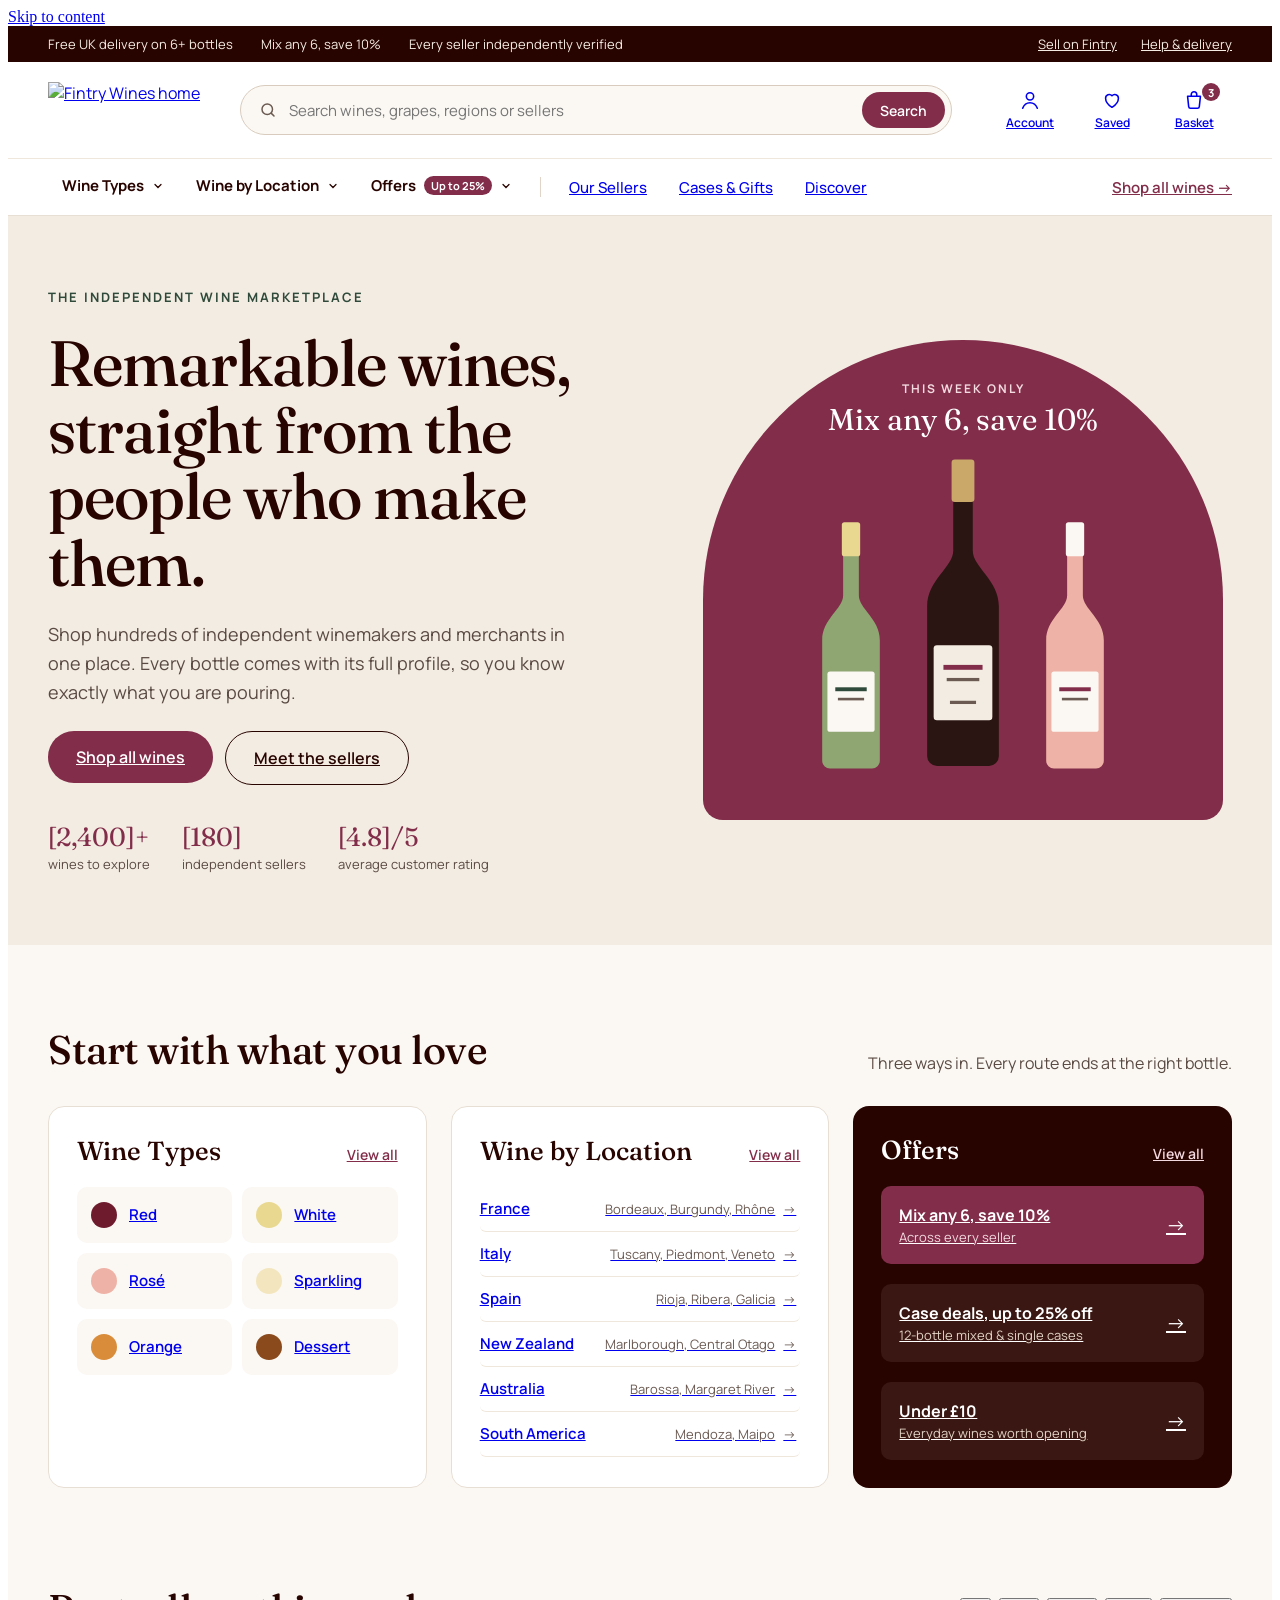
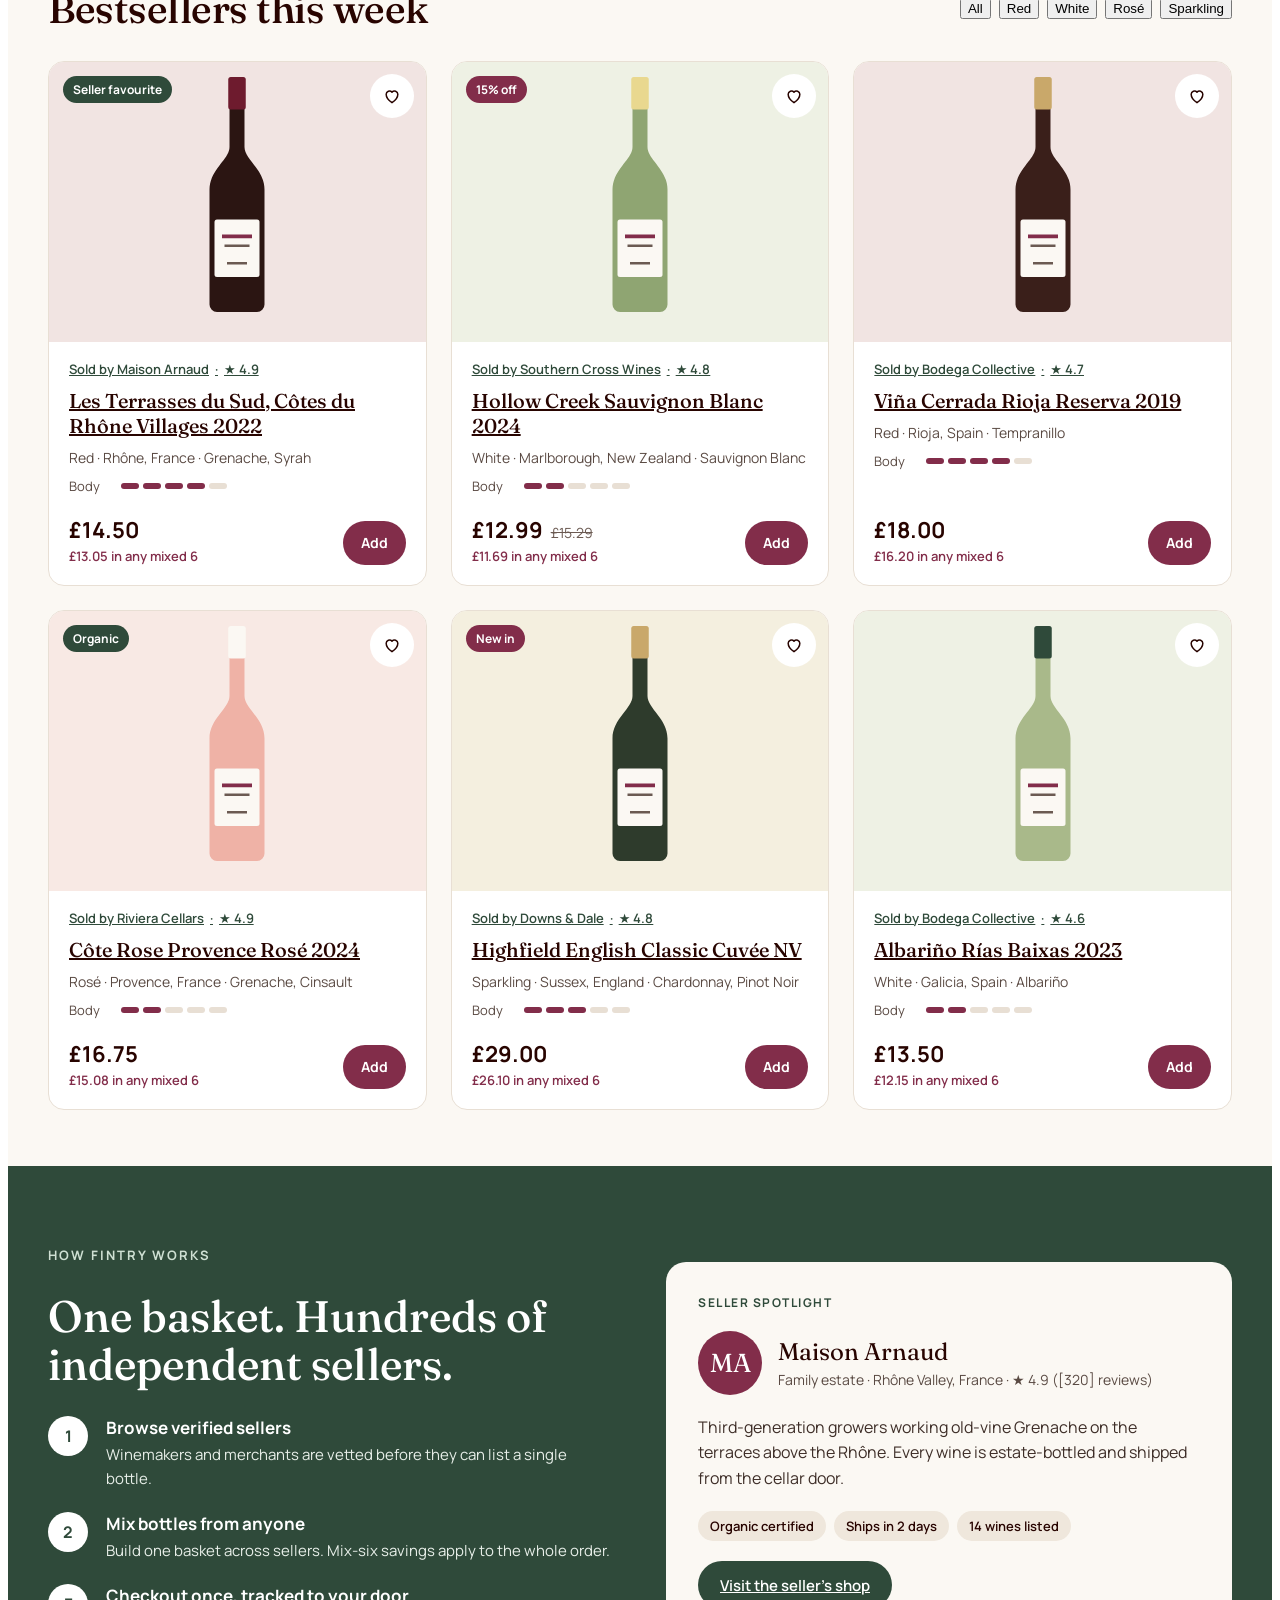
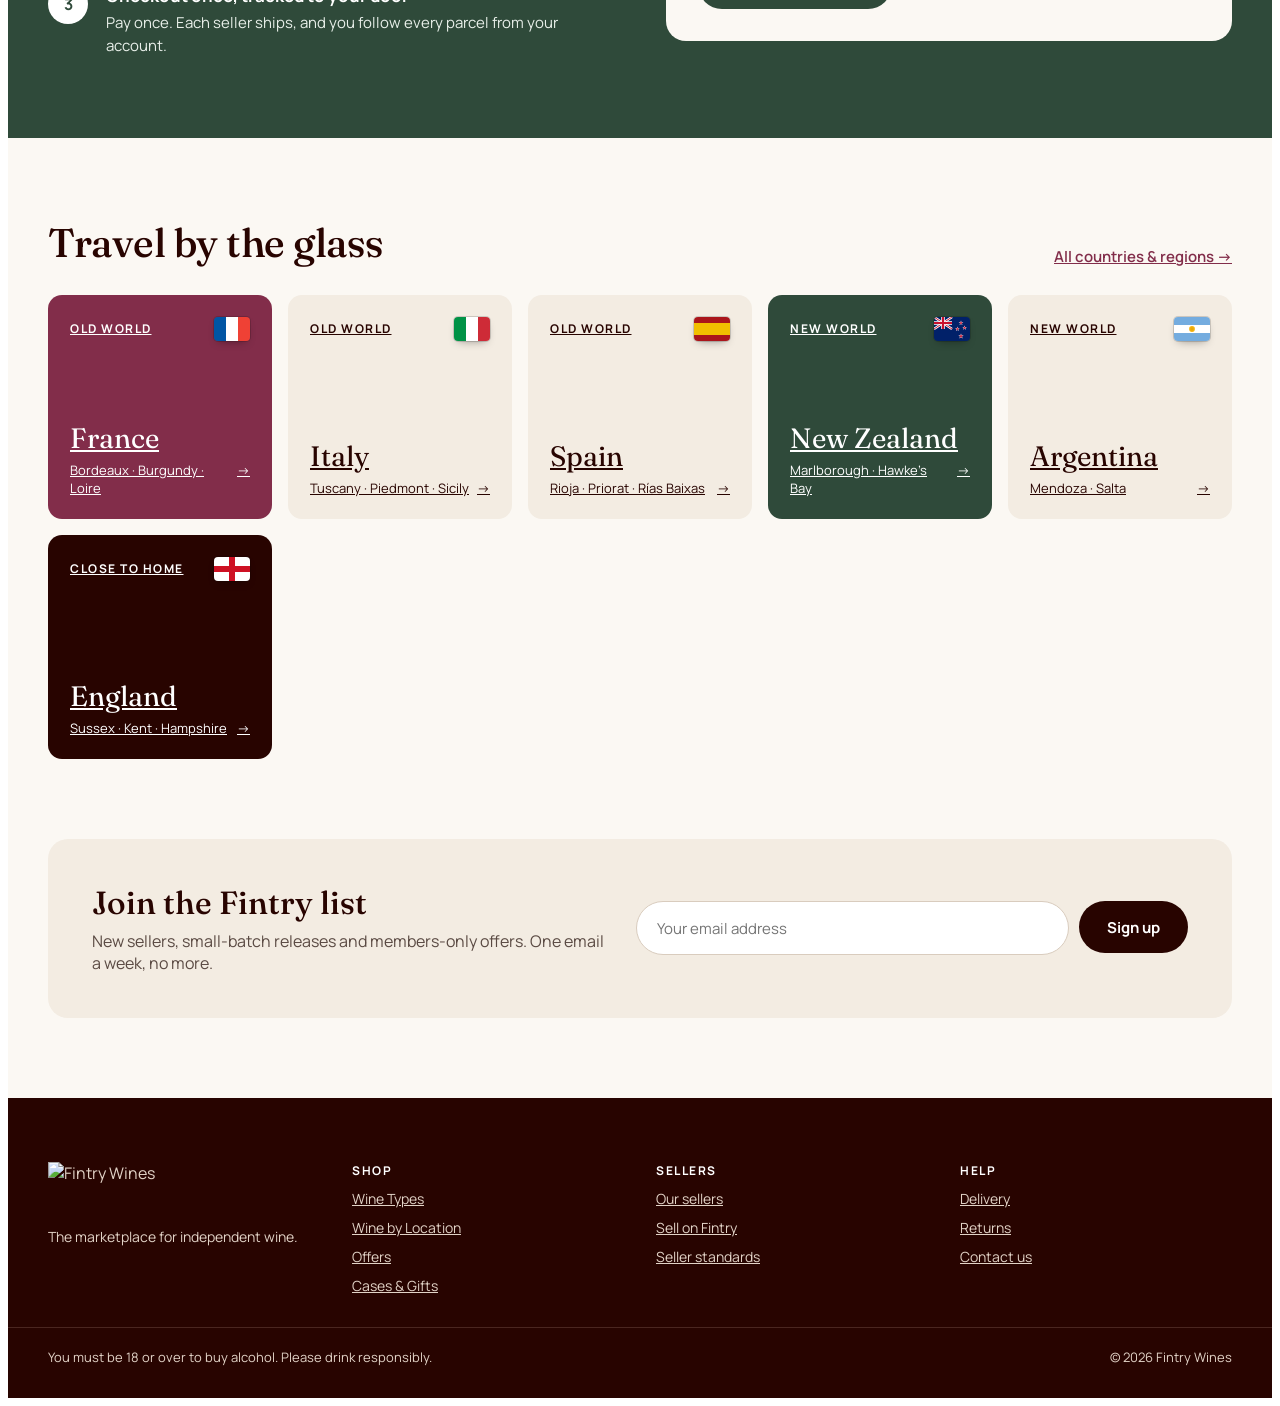
==== index.html @ 601678a1 "import" ====
<!doctype html>
<html lang="en-GB">
<head>
<meta charset="utf-8">
<meta name="viewport" content="width=device-width, initial-scale=1">
<meta name="robots" content="noindex, nofollow">
<title>Fintry Wines — Independent wine marketplace</title>
<meta name="description" content="Shop remarkable wines from independent winemakers and merchants.">
<link rel="icon" type="image/png" href="assets/img/favicon.png">
<link rel="preconnect" href="https://fonts.googleapis.com">
<link rel="preconnect" href="https://fonts.gstatic.com" crossorigin>
<link href="https://fonts.googleapis.com/css2?family=Fraunces:opsz,wght@9..144,400;9..144,500;9..144,600&amp;family=Manrope:wght@400;500;600;700&amp;display=swap" rel="stylesheet">
<link rel="stylesheet" href="assets/css/styles.css">
</head>
<body>
<a class="fw-skip" href="#main-content">Skip to content</a>
<div style="font-family: Manrope, system-ui, sans-serif; color: #280400; background: #FBF8F3">

  <header style="position: relative; z-index: 20; font-family: Manrope, system-ui, sans-serif; color: #280400; background: #FFFFFF; border-bottom: 1px solid #E8DFD4">

  <!-- Utility bar -->
  <div style="background: #280400; color: #F5EDE3; font-size: 13px">
    <div style="max-width: 1360px; margin: 0 auto; padding: 9px 40px; display: flex; flex-wrap: wrap; gap: 8px 28px; align-items: center; justify-content: space-between">
      <div style="display: flex; flex-wrap: wrap; gap: 8px 28px">
        <span>Free UK delivery on 6+ bottles</span>
        <span>Mix any 6, save 10%</span>
        <span>Every seller independently verified</span>
      </div>
      <div style="display: flex; gap: 24px">
        <a href="#" style="color: #F5EDE3">Sell on Fintry</a>
        <a href="#" style="color: #F5EDE3">Help &amp; delivery</a>
      </div>
    </div>
  </div>

  <!-- Logo, search, account -->
  <div style="max-width: 1360px; margin: 0 auto; padding: 20px 40px; display: flex; flex-wrap: wrap; gap: 20px 40px; align-items: center">
    <a href="index.html" class="fw-logo" style="display: flex; align-items: center">
      <img src="assets/img/fintry-logo-dark.png" alt="Fintry Wines home" style="display: block; height: 56px; width: auto">
    </a>
    <form role="search" style="flex: 1 1 300px; min-width: 0; display: flex; align-items: center; gap: 10px; height: 48px; padding: 0 6px 0 18px; border: 1px solid #D9CCBE; border-radius: 999px; background: #FBF8F3" action="shop.html">
      <svg width="18" height="18" viewBox="0 0 24 24" fill="none" stroke="#6B5A52" stroke-width="2" stroke-linecap="round" aria-hidden="true"><circle cx="11" cy="11" r="7"></circle><path d="M20 20l-3.5-3.5"></path></svg>
      <label for="site-search" style="position: absolute; width: 1px; height: 1px; overflow: hidden; clip: rect(0 0 0 0)">Search</label>
      <input id="site-search" name="q" type="search" placeholder="Search wines, grapes, regions or sellers" style="flex: 1; min-width: 0; border: 0; background: transparent; font: inherit; font-size: 15px; color: #280400; outline: none">
      <button type="submit" style="height: 36px; padding: 0 18px; border: 0; border-radius: 999px; background: #822d4a; color: #FFFFFF; font: inherit; font-size: 14px; font-weight: 600; cursor: pointer">Search</button>
    </form>
    <nav aria-label="Account" style="display: flex; gap: 6px; align-items: center">
      <a href="#" style="display: flex; flex-direction: column; align-items: center; gap: 3px; min-width: 64px; padding: 6px; font-size: 12px; font-weight: 600">
        <svg width="22" height="22" viewBox="0 0 24 24" fill="none" stroke="currentColor" stroke-width="1.7" stroke-linecap="round" aria-hidden="true"><circle cx="12" cy="8" r="4"></circle><path d="M4 21c1.5-4 4.5-6 8-6s6.5 2 8 6"></path></svg>
        Account
      </a>
      <a href="#" style="display: flex; flex-direction: column; align-items: center; gap: 3px; min-width: 64px; padding: 6px; font-size: 12px; font-weight: 600">
        <svg width="22" height="22" viewBox="0 0 24 24" fill="none" stroke="currentColor" stroke-width="1.7" stroke-linejoin="round" aria-hidden="true"><path d="M12 20s-7-4.5-7-10a4 4 0 0 1 7-2.6A4 4 0 0 1 19 10c0 5.5-7 10-7 10z"></path></svg>
        Saved
      </a>
      <a href="#" style="position: relative; display: flex; flex-direction: column; align-items: center; gap: 3px; min-width: 64px; padding: 6px; font-size: 12px; font-weight: 600">
        <svg width="22" height="22" viewBox="0 0 24 24" fill="none" stroke="currentColor" stroke-width="1.7" stroke-linecap="round" stroke-linejoin="round" aria-hidden="true"><path d="M5 8h14l-1.2 11.2a2 2 0 0 1-2 1.8H8.2a2 2 0 0 1-2-1.8z"></path><path d="M9 8V6a3 3 0 0 1 6 0v2"></path></svg>
        Basket
        <span id="basket-count" style="position: absolute; top: 0; right: 12px; min-width: 18px; height: 18px; border-radius: 9px; background: #822d4a; color: #FFFFFF; font-size: 11px; font-weight: 700; display: flex; align-items: center; justify-content: center">3</span>
      </a>
    </nav>
  </div>

  <!-- Primary navigation -->
  <nav aria-label="Shop" style="border-top: 1px solid #EFE7DC">
    <div style="max-width: 1360px; margin: 0 auto; padding: 0 40px; display: flex; flex-wrap: wrap; align-items: center; gap: 4px 4px">
      <button type="button" class="fw-nav-btn" aria-expanded="false" aria-controls="menu-types" data-menu="types" style="display: flex; align-items: center; gap: 8px; padding: 16px 14px; border: 0; background: transparent; font: inherit; font-size: 15px; font-weight: 700; color: #280400; cursor: pointer; border-bottom: 3px solid transparent">
        Wine Types
        <svg width="12" height="12" viewBox="0 0 24 24" fill="none" stroke="currentColor" stroke-width="2.5" stroke-linecap="round" aria-hidden="true"><path d="M6 9l6 6 6-6"></path></svg>
      </button>
      <button type="button" class="fw-nav-btn" aria-expanded="false" aria-controls="menu-location" data-menu="location" style="display: flex; align-items: center; gap: 8px; padding: 16px 14px; border: 0; background: transparent; font: inherit; font-size: 15px; font-weight: 700; color: #280400; cursor: pointer; border-bottom: 3px solid transparent">
        Wine by Location
        <svg width="12" height="12" viewBox="0 0 24 24" fill="none" stroke="currentColor" stroke-width="2.5" stroke-linecap="round" aria-hidden="true"><path d="M6 9l6 6 6-6"></path></svg>
      </button>
      <button type="button" class="fw-nav-btn" aria-expanded="false" aria-controls="menu-offers" data-menu="offers" style="display: flex; align-items: center; gap: 8px; padding: 16px 14px; border: 0; background: transparent; font: inherit; font-size: 15px; font-weight: 700; color: #280400; cursor: pointer; border-bottom: 3px solid transparent">
        Offers
        <span style="padding: 2px 7px; border-radius: 999px; background: #822d4a; color: #FFFFFF; font-size: 11px; font-weight: 700">Up to 25%</span>
        <svg width="12" height="12" viewBox="0 0 24 24" fill="none" stroke="currentColor" stroke-width="2.5" stroke-linecap="round" aria-hidden="true"><path d="M6 9l6 6 6-6"></path></svg>
      </button>
      <span aria-hidden="true" style="width: 1px; height: 20px; background: #E0D5C8; margin: 0 10px"></span>
      <a href="#" style="padding: 16px 14px; font-size: 15px; font-weight: 500">Our Sellers</a>
      <a href="#" style="padding: 16px 14px; font-size: 15px; font-weight: 500">Cases &amp; Gifts</a>
      <a href="#" style="padding: 16px 14px; font-size: 15px; font-weight: 500">Discover</a>
      <a href="shop.html" style="margin-left: auto; padding: 16px 0; font-size: 15px; font-weight: 600; color: #822d4a">Shop all wines →</a>
    </div>
  </nav>

  <!-- Mega menu: Wine Types -->
  <div id="menu-types" hidden class="fw-menu" style="position: absolute; left: 0; right: 0; top: 100%; background: #FFFFFF; border-top: 1px solid #E8DFD4; border-bottom: 1px solid #E8DFD4; box-shadow: 0 24px 40px -24px rgba(40,4,0,0.25)">
      <div style="max-width: 1360px; margin: 0 auto; padding: 32px 40px 40px; display: grid; grid-template-columns: repeat(4, minmax(0, 1fr)); gap: 32px">
        <div style="display: flex; flex-direction: column; gap: 4px">
          <span style="font-size: 12px; font-weight: 700; letter-spacing: 1.5px; color: #6B5A52; margin-bottom: 8px">BY COLOUR</span>
          <a href="shop.html" class="fw-link" style="display: flex; align-items: center; gap: 10px; padding: 7px 0; font-size: 15px"><span style="width: 12px; height: 12px; border-radius: 6px; background: #6E1B2E"></span>Red wine</a>
          <a href="shop.html" class="fw-link" style="display: flex; align-items: center; gap: 10px; padding: 7px 0; font-size: 15px"><span style="width: 12px; height: 12px; border-radius: 6px; background: #E9D88F"></span>White wine</a>
          <a href="shop.html" class="fw-link" style="display: flex; align-items: center; gap: 10px; padding: 7px 0; font-size: 15px"><span style="width: 12px; height: 12px; border-radius: 6px; background: #EFB2A6"></span>Rosé</a>
          <a href="shop.html" class="fw-link" style="display: flex; align-items: center; gap: 10px; padding: 7px 0; font-size: 15px"><span style="width: 12px; height: 12px; border-radius: 6px; background: #F3E6BE; border: 1px solid #D9C88F"></span>Sparkling &amp; Champagne</a>
          <a href="shop.html" class="fw-link" style="display: flex; align-items: center; gap: 10px; padding: 7px 0; font-size: 15px"><span style="width: 12px; height: 12px; border-radius: 6px; background: #D98C3A"></span>Orange wine</a>
          <a href="shop.html" class="fw-link" style="display: flex; align-items: center; gap: 10px; padding: 7px 0; font-size: 15px"><span style="width: 12px; height: 12px; border-radius: 6px; background: #8A4A1C"></span>Dessert &amp; fortified</a>
        </div>
        <div style="display: flex; flex-direction: column; gap: 4px">
          <span style="font-size: 12px; font-weight: 700; letter-spacing: 1.5px; color: #6B5A52; margin-bottom: 8px">BY STYLE</span>
          <a href="shop.html" class="fw-link" style="padding: 7px 0; font-size: 15px">Light &amp; fruity</a>
          <a href="shop.html" class="fw-link" style="padding: 7px 0; font-size: 15px">Rich &amp; full-bodied</a>
          <a href="shop.html" class="fw-link" style="padding: 7px 0; font-size: 15px">Crisp &amp; dry</a>
          <a href="shop.html" class="fw-link" style="padding: 7px 0; font-size: 15px">Aromatic &amp; floral</a>
          <a href="shop.html" class="fw-link" style="padding: 7px 0; font-size: 15px">Organic &amp; natural</a>
          <a href="shop.html" class="fw-link" style="padding: 7px 0; font-size: 15px">Low &amp; no alcohol</a>
        </div>
        <div style="display: flex; flex-direction: column; gap: 4px">
          <span style="font-size: 12px; font-weight: 700; letter-spacing: 1.5px; color: #6B5A52; margin-bottom: 8px">BY GRAPE</span>
          <a href="shop.html" class="fw-link" style="padding: 7px 0; font-size: 15px">Pinot Noir</a>
          <a href="shop.html" class="fw-link" style="padding: 7px 0; font-size: 15px">Malbec</a>
          <a href="shop.html" class="fw-link" style="padding: 7px 0; font-size: 15px">Tempranillo</a>
          <a href="shop.html" class="fw-link" style="padding: 7px 0; font-size: 15px">Sauvignon Blanc</a>
          <a href="shop.html" class="fw-link" style="padding: 7px 0; font-size: 15px">Chardonnay</a>
          <a href="shop.html" class="fw-link" style="padding: 7px 0; font-size: 15px; font-weight: 600; color: #822d4a">All grapes →</a>
        </div>
        <a href="shop.html" class="fw-tile" style="display: flex; flex-direction: column; justify-content: flex-end; gap: 8px; min-height: 240px; padding: 24px; border-radius: 12px; background: #2F4A3A; color: #F5EDE3">
          <span style="font-size: 12px; font-weight: 700; letter-spacing: 1.5px; color: #CFE0D3">NEW THIS MONTH</span>
          <span style="font-family: Fraunces, Georgia, serif; font-size: 26px; line-height: 1.15; color: #FFFFFF">Winter reds from small growers</span>
          <span style="font-size: 14px; font-weight: 600; color: #FFFFFF">Explore the edit <span class="fw-go">→</span></span>
        </a>
      </div>
    </div>

  <!-- Mega menu: Wine by Location -->
  <div id="menu-location" hidden class="fw-menu" style="position: absolute; left: 0; right: 0; top: 100%; background: #FFFFFF; border-top: 1px solid #E8DFD4; border-bottom: 1px solid #E8DFD4; box-shadow: 0 24px 40px -24px rgba(40,4,0,0.25)">
      <div style="max-width: 1360px; margin: 0 auto; padding: 32px 40px 40px; display: grid; grid-template-columns: repeat(4, minmax(0, 1fr)); gap: 32px">
        <div style="display: flex; flex-direction: column; gap: 4px">
          <span style="font-size: 12px; font-weight: 700; letter-spacing: 1.5px; color: #6B5A52; margin-bottom: 8px">EUROPE</span>
          <a href="shop.html" class="fw-link" style="padding: 7px 0; font-size: 15px">France</a>
          <a href="shop.html" class="fw-link" style="padding: 7px 0; font-size: 15px">Italy</a>
          <a href="shop.html" class="fw-link" style="padding: 7px 0; font-size: 15px">Spain</a>
          <a href="shop.html" class="fw-link" style="padding: 7px 0; font-size: 15px">Portugal</a>
          <a href="shop.html" class="fw-link" style="padding: 7px 0; font-size: 15px">Germany &amp; Austria</a>
          <a href="shop.html" class="fw-link" style="padding: 7px 0; font-size: 15px">England &amp; Wales</a>
        </div>
        <div style="display: flex; flex-direction: column; gap: 4px">
          <span style="font-size: 12px; font-weight: 700; letter-spacing: 1.5px; color: #6B5A52; margin-bottom: 8px">REST OF THE WORLD</span>
          <a href="shop.html" class="fw-link" style="padding: 7px 0; font-size: 15px">Australia</a>
          <a href="shop.html" class="fw-link" style="padding: 7px 0; font-size: 15px">New Zealand</a>
          <a href="shop.html" class="fw-link" style="padding: 7px 0; font-size: 15px">South Africa</a>
          <a href="shop.html" class="fw-link" style="padding: 7px 0; font-size: 15px">Chile</a>
          <a href="shop.html" class="fw-link" style="padding: 7px 0; font-size: 15px">Argentina</a>
          <a href="shop.html" class="fw-link" style="padding: 7px 0; font-size: 15px">USA</a>
        </div>
        <div style="display: flex; flex-direction: column; gap: 4px">
          <span style="font-size: 12px; font-weight: 700; letter-spacing: 1.5px; color: #6B5A52; margin-bottom: 8px">FAMOUS REGIONS</span>
          <a href="shop.html" class="fw-link" style="padding: 7px 0; font-size: 15px">Bordeaux</a>
          <a href="shop.html" class="fw-link" style="padding: 7px 0; font-size: 15px">Burgundy</a>
          <a href="shop.html" class="fw-link" style="padding: 7px 0; font-size: 15px">Rioja</a>
          <a href="shop.html" class="fw-link" style="padding: 7px 0; font-size: 15px">Tuscany</a>
          <a href="shop.html" class="fw-link" style="padding: 7px 0; font-size: 15px">Marlborough</a>
          <a href="shop.html" class="fw-link" style="padding: 7px 0; font-size: 15px; font-weight: 600; color: #822d4a">All regions →</a>
        </div>
        <a href="shop.html" class="fw-tile" style="display: flex; flex-direction: column; justify-content: space-between; gap: 8px; min-height: 240px; padding: 24px; border-radius: 12px; background: #F3ECE2; color: #280400">
          <svg width="100%" height="110" viewBox="0 0 220 110" fill="none" stroke="#822d4a" stroke-width="1.4" aria-hidden="true"><path d="M20 70c18-22 38-30 60-24s40 2 56-14 40-18 64-6"></path><path d="M10 88c26-10 50-8 74 0s52 6 76-6 40-10 50-6" stroke="#2F4A3A"></path><circle cx="80" cy="46" r="4" fill="#822d4a"></circle><circle cx="150" cy="30" r="4" fill="#822d4a"></circle><circle cx="58" cy="82" r="4" fill="#2F4A3A" stroke="#2F4A3A"></circle></svg>
          <span style="font-family: Fraunces, Georgia, serif; font-size: 24px; line-height: 1.15">Explore by map</span>
          <span style="font-size: 14px; font-weight: 600; color: #822d4a">Find wines near any vineyard <span class="fw-go">→</span></span>
        </a>
      </div>
    </div>

  <!-- Mega menu: Offers -->
  <div id="menu-offers" hidden class="fw-menu" style="position: absolute; left: 0; right: 0; top: 100%; background: #FFFFFF; border-top: 1px solid #E8DFD4; border-bottom: 1px solid #E8DFD4; box-shadow: 0 24px 40px -24px rgba(40,4,0,0.25)">
      <div style="max-width: 1360px; margin: 0 auto; padding: 32px 40px 40px; display: grid; grid-template-columns: repeat(4, minmax(0, 1fr)); gap: 20px">
        <a href="shop.html" class="fw-tile" style="display: flex; flex-direction: column; gap: 10px; padding: 24px; border-radius: 12px; background: #822d4a; color: #FFFFFF; min-height: 200px; justify-content: space-between">
          <span class="fw-big" style="font-family: Fraunces, Georgia, serif; font-size: 44px; line-height: 1">10% off</span>
          <span style="font-size: 16px; font-weight: 600">Mix any 6 bottles</span>
          <span style="font-size: 14px; color: #F3D9E0">From any seller, applied in basket</span>
        </a>
        <a href="shop.html" class="fw-tile" style="display: flex; flex-direction: column; gap: 10px; padding: 24px; border-radius: 12px; background: #F3ECE2; min-height: 200px; justify-content: space-between">
          <span class="fw-big" style="font-family: Fraunces, Georgia, serif; font-size: 44px; line-height: 1; color: #822d4a">Under £10</span>
          <span style="font-size: 16px; font-weight: 600">Everyday favourites</span>
          <span style="font-size: 14px; color: #6B5A52">Great value, chosen by our buyers</span>
        </a>
        <a href="shop.html" class="fw-tile" style="display: flex; flex-direction: column; gap: 10px; padding: 24px; border-radius: 12px; background: #F3ECE2; min-height: 200px; justify-content: space-between">
          <span class="fw-big" style="font-family: Fraunces, Georgia, serif; font-size: 44px; line-height: 1; color: #2F4A3A">Cases</span>
          <span style="font-size: 16px; font-weight: 600">Mixed &amp; single-wine cases</span>
          <span style="font-size: 14px; color: #6B5A52">Save up to 25% on 12 bottles</span>
        </a>
        <div style="display: flex; flex-direction: column; gap: 4px; padding-left: 8px">
          <span style="font-size: 12px; font-weight: 700; letter-spacing: 1.5px; color: #6B5A52; margin-bottom: 8px">MORE OFFERS</span>
          <a href="shop.html" class="fw-link" style="padding: 7px 0; font-size: 15px">Bin ends &amp; last bottles</a>
          <a href="shop.html" class="fw-link" style="padding: 7px 0; font-size: 15px">Seller of the month</a>
          <a href="shop.html" class="fw-link" style="padding: 7px 0; font-size: 15px">Free delivery wines</a>
          <a href="shop.html" class="fw-link" style="padding: 7px 0; font-size: 15px">Member prices</a>
          <a href="shop.html" class="fw-link" style="padding: 7px 0; font-size: 15px; font-weight: 600; color: #822d4a">All offers →</a>
        </div>
      </div>
    </div>
</header>

  <main id="main-content">
  <!-- HERO -->
  <section style="background: #F3ECE2">
    <div style="max-width: 1360px; margin: 0 auto; padding: 72px 40px; display: flex; flex-wrap: wrap; gap: 48px; align-items: center">
      <div style="flex: 1 1 480px; display: flex; flex-direction: column; gap: 24px">
        <span class="fw-up d1" style="font-size: 13px; font-weight: 700; letter-spacing: 2px; color: #2F4A3A">THE INDEPENDENT WINE MARKETPLACE</span>
        <h1 class="fw-up d2" style="margin: 0; font-family: Fraunces, Georgia, serif; font-weight: 500; font-size: 64px; line-height: 1.04; letter-spacing: -1px; color: #280400">Remarkable wines, straight from the people who make them.</h1>
        <p class="fw-up d3" style="margin: 0; max-width: 520px; font-size: 18px; line-height: 1.6; color: #5A4A43">Shop hundreds of independent winemakers and merchants in one place. Every bottle comes with its full profile, so you know exactly what you are pouring.</p>
        <div class="fw-up d4" style="display: flex; flex-wrap: wrap; gap: 12px">
          <a href="shop.html" class="fw-btn" style="display: inline-flex; align-items: center; height: 52px; padding: 0 28px; border-radius: 999px; background: #822d4a; color: #FFFFFF; font-size: 16px; font-weight: 600">Shop all wines</a>
          <a href="#" style="display: inline-flex; align-items: center; height: 52px; padding: 0 28px; border-radius: 999px; border: 1.5px solid #280400; color: #280400; font-size: 16px; font-weight: 600">Meet the sellers</a>
        </div>
        <div class="fw-up d5" style="display: flex; flex-wrap: wrap; gap: 32px; padding-top: 12px">
          <div style="display: flex; flex-direction: column; gap: 2px"><span style="font-family: Fraunces, Georgia, serif; font-size: 26px; color: #822d4a">[2,400]+</span><span style="font-size: 13px; color: #5A4A43">wines to explore</span></div>
          <div style="display: flex; flex-direction: column; gap: 2px"><span style="font-family: Fraunces, Georgia, serif; font-size: 26px; color: #822d4a">[180]</span><span style="font-size: 13px; color: #5A4A43">independent sellers</span></div>
          <div style="display: flex; flex-direction: column; gap: 2px"><span style="font-family: Fraunces, Georgia, serif; font-size: 26px; color: #822d4a">[4.8]/5</span><span style="font-size: 13px; color: #5A4A43">average customer rating</span></div>
        </div>
      </div>
      <div style="flex: 1 1 420px; display: flex; justify-content: center">
        <div class="fw-arch" style="position: relative; width: 100%; max-width: 520px; height: 480px; border-radius: 260px 260px 20px 20px; background: #822d4a; display: flex; align-items: flex-end; justify-content: center; gap: 18px; padding-bottom: 36px; box-sizing: border-box; overflow: hidden">
          <span class="fw-bottle b1" style="display: block"><svg width="84" height="262" viewBox="0 0 60 200" aria-hidden="true"><path d="M24 6h12v54c0 10 16 18 16 34v92a6 6 0 0 1-6 6H14a6 6 0 0 1-6-6V94c0-16 16-24 16-34z" fill="#8FA572"></path><rect x="23" y="4" width="14" height="26" rx="2" fill="#E9D88F"></rect><rect x="12" y="118" width="36" height="46" rx="2" fill="#FBF8F3"></rect><rect x="18" y="130" width="24" height="3" fill="#2F4A3A"></rect><rect x="20" y="138" width="20" height="2" fill="#6B5A52"></rect></svg></span>
          <span class="fw-bottle b2" style="display: block"><svg width="104" height="326" viewBox="0 0 60 200" aria-hidden="true"><path d="M24 6h12v54c0 10 16 18 16 34v92a6 6 0 0 1-6 6H14a6 6 0 0 1-6-6V94c0-16 16-24 16-34z" fill="#2B1512"></path><rect x="23" y="4" width="14" height="26" rx="2" fill="#C9A86A"></rect><rect x="12" y="118" width="36" height="46" rx="2" fill="#F3ECE2"></rect><rect x="18" y="130" width="24" height="3" fill="#822d4a"></rect><rect x="20" y="138" width="20" height="2" fill="#6B5A52"></rect><rect x="22" y="152" width="16" height="2" fill="#6B5A52"></rect></svg></span>
          <span class="fw-bottle b3" style="display: block"><svg width="84" height="262" viewBox="0 0 60 200" aria-hidden="true"><path d="M24 6h12v54c0 10 16 18 16 34v92a6 6 0 0 1-6 6H14a6 6 0 0 1-6-6V94c0-16 16-24 16-34z" fill="#EFB2A6"></path><rect x="23" y="4" width="14" height="26" rx="2" fill="#FBF8F3"></rect><rect x="12" y="118" width="36" height="46" rx="2" fill="#FBF8F3"></rect><rect x="18" y="130" width="24" height="3" fill="#822d4a"></rect><rect x="20" y="138" width="20" height="2" fill="#6B5A52"></rect></svg></span>
          <div class="fw-up d5" style="position: absolute; top: 40px; left: 0; right: 0; display: flex; flex-direction: column; align-items: center; gap: 4px; color: #FFFFFF; text-align: center">
            <span style="font-size: 12px; font-weight: 700; letter-spacing: 2px; color: #F3D9E0">THIS WEEK ONLY</span>
            <span class="fw-badge" style="font-family: Fraunces, Georgia, serif; font-size: 30px">Mix any 6, save 10%</span>
          </div>
        </div>
      </div>
    </div>
  </section>

  <!-- THREE MAIN FILTERS -->
  <section class="fw-reveal" style="max-width: 1360px; margin: 0 auto; padding: 80px 40px 40px">
    <div style="display: flex; flex-wrap: wrap; justify-content: space-between; align-items: flex-end; gap: 12px; margin-bottom: 32px">
      <h2 style="margin: 0; font-family: Fraunces, Georgia, serif; font-weight: 500; font-size: 40px; letter-spacing: -0.5px">Start with what you love</h2>
      <p style="margin: 0; font-size: 16px; color: #5A4A43">Three ways in. Every route ends at the right bottle.</p>
    </div>
    <div style="display: grid; grid-template-columns: repeat(auto-fit, minmax(300px, 1fr)); gap: 24px">

      <!-- Wine types -->
      <div class="fw-card" style="display: flex; flex-direction: column; gap: 20px; padding: 28px; border-radius: 16px; background: #FFFFFF; border: 1px solid #E8DFD4">
        <div style="display: flex; justify-content: space-between; align-items: baseline">
          <h3 style="margin: 0; font-family: Fraunces, Georgia, serif; font-weight: 500; font-size: 26px">Wine Types</h3>
          <a href="shop.html" style="font-size: 14px; font-weight: 600; color: #822d4a">View all</a>
        </div>
        <div style="display: grid; grid-template-columns: repeat(2, minmax(0, 1fr)); gap: 10px">
          
            <a href="shop.html" class="fw-type" style="display: flex; align-items: center; gap: 12px; height: 56px; padding: 0 14px; border-radius: 10px; background: #FBF8F3; font-size: 15px; font-weight: 600">
              <span class="fw-dot" style="width: 26px; height: 26px; border-radius: 13px; background: #6E1B2E; flex-shrink: 0"></span>Red
            </a>
          
            <a href="shop.html" class="fw-type" style="display: flex; align-items: center; gap: 12px; height: 56px; padding: 0 14px; border-radius: 10px; background: #FBF8F3; font-size: 15px; font-weight: 600">
              <span class="fw-dot" style="width: 26px; height: 26px; border-radius: 13px; background: #E9D88F; flex-shrink: 0"></span>White
            </a>
          
            <a href="shop.html" class="fw-type" style="display: flex; align-items: center; gap: 12px; height: 56px; padding: 0 14px; border-radius: 10px; background: #FBF8F3; font-size: 15px; font-weight: 600">
              <span class="fw-dot" style="width: 26px; height: 26px; border-radius: 13px; background: #EFB2A6; flex-shrink: 0"></span>Rosé
            </a>
          
            <a href="shop.html" class="fw-type" style="display: flex; align-items: center; gap: 12px; height: 56px; padding: 0 14px; border-radius: 10px; background: #FBF8F3; font-size: 15px; font-weight: 600">
              <span class="fw-dot" style="width: 26px; height: 26px; border-radius: 13px; background: #F3E6BE; flex-shrink: 0"></span>Sparkling
            </a>
          
            <a href="shop.html" class="fw-type" style="display: flex; align-items: center; gap: 12px; height: 56px; padding: 0 14px; border-radius: 10px; background: #FBF8F3; font-size: 15px; font-weight: 600">
              <span class="fw-dot" style="width: 26px; height: 26px; border-radius: 13px; background: #D98C3A; flex-shrink: 0"></span>Orange
            </a>
          
            <a href="shop.html" class="fw-type" style="display: flex; align-items: center; gap: 12px; height: 56px; padding: 0 14px; border-radius: 10px; background: #FBF8F3; font-size: 15px; font-weight: 600">
              <span class="fw-dot" style="width: 26px; height: 26px; border-radius: 13px; background: #8A4A1C; flex-shrink: 0"></span>Dessert
            </a>
          
        </div>
      </div>

      <!-- Location -->
      <div class="fw-card" style="display: flex; flex-direction: column; gap: 20px; padding: 28px; border-radius: 16px; background: #FFFFFF; border: 1px solid #E8DFD4">
        <div style="display: flex; justify-content: space-between; align-items: baseline">
          <h3 style="margin: 0; font-family: Fraunces, Georgia, serif; font-weight: 500; font-size: 26px">Wine by Location</h3>
          <a href="shop.html" style="font-size: 14px; font-weight: 600; color: #822d4a">View all</a>
        </div>
        <div style="display: flex; flex-direction: column">
          
            <a href="shop.html" class="fw-row" style="display: flex; justify-content: space-between; align-items: center; min-height: 44px; padding-right: 4px; border-radius: 6px; border-bottom: 1px solid #EFE7DC; font-size: 15px">
              <span style="font-weight: 600">France</span>
              <span style="display: flex; align-items: center; gap: 8px; font-size: 13px; color: #6B5A52">Bordeaux, Burgundy, Rhône <span class="fw-go" aria-hidden="true">→</span></span>
            </a>
          
            <a href="shop.html" class="fw-row" style="display: flex; justify-content: space-between; align-items: center; min-height: 44px; padding-right: 4px; border-radius: 6px; border-bottom: 1px solid #EFE7DC; font-size: 15px">
              <span style="font-weight: 600">Italy</span>
              <span style="display: flex; align-items: center; gap: 8px; font-size: 13px; color: #6B5A52">Tuscany, Piedmont, Veneto <span class="fw-go" aria-hidden="true">→</span></span>
            </a>
          
            <a href="shop.html" class="fw-row" style="display: flex; justify-content: space-between; align-items: center; min-height: 44px; padding-right: 4px; border-radius: 6px; border-bottom: 1px solid #EFE7DC; font-size: 15px">
              <span style="font-weight: 600">Spain</span>
              <span style="display: flex; align-items: center; gap: 8px; font-size: 13px; color: #6B5A52">Rioja, Ribera, Galicia <span class="fw-go" aria-hidden="true">→</span></span>
            </a>
          
            <a href="shop.html" class="fw-row" style="display: flex; justify-content: space-between; align-items: center; min-height: 44px; padding-right: 4px; border-radius: 6px; border-bottom: 1px solid #EFE7DC; font-size: 15px">
              <span style="font-weight: 600">New Zealand</span>
              <span style="display: flex; align-items: center; gap: 8px; font-size: 13px; color: #6B5A52">Marlborough, Central Otago <span class="fw-go" aria-hidden="true">→</span></span>
            </a>
          
            <a href="shop.html" class="fw-row" style="display: flex; justify-content: space-between; align-items: center; min-height: 44px; padding-right: 4px; border-radius: 6px; border-bottom: 1px solid #EFE7DC; font-size: 15px">
              <span style="font-weight: 600">Australia</span>
              <span style="display: flex; align-items: center; gap: 8px; font-size: 13px; color: #6B5A52">Barossa, Margaret River <span class="fw-go" aria-hidden="true">→</span></span>
            </a>
          
            <a href="shop.html" class="fw-row" style="display: flex; justify-content: space-between; align-items: center; min-height: 44px; padding-right: 4px; border-radius: 6px; border-bottom: 1px solid #EFE7DC; font-size: 15px">
              <span style="font-weight: 600">South America</span>
              <span style="display: flex; align-items: center; gap: 8px; font-size: 13px; color: #6B5A52">Mendoza, Maipo <span class="fw-go" aria-hidden="true">→</span></span>
            </a>
          
        </div>
      </div>

      <!-- Offers -->
      <div class="fw-card" style="display: flex; flex-direction: column; gap: 20px; padding: 28px; border-radius: 16px; background: #280400; color: #F5EDE3">
        <div style="display: flex; justify-content: space-between; align-items: baseline">
          <h3 style="margin: 0; font-family: Fraunces, Georgia, serif; font-weight: 500; font-size: 26px; color: #FFFFFF">Offers</h3>
          <a href="shop.html" style="font-size: 14px; font-weight: 600; color: #F3D9E0">View all</a>
        </div>
        <a href="shop.html" class="fw-offer" style="display: flex; justify-content: space-between; align-items: center; padding: 18px; border-radius: 10px; background: #822d4a; color: #FFFFFF">
          <span style="display: flex; flex-direction: column; gap: 2px"><span style="font-weight: 700; font-size: 16px">Mix any 6, save 10%</span><span style="font-size: 13px; color: #F3D9E0">Across every seller</span></span>
          <span class="fw-go" aria-hidden="true" style="font-size: 20px">→</span>
        </a>
        <a href="shop.html" class="fw-offer fw-offer-dark" style="display: flex; justify-content: space-between; align-items: center; padding: 18px; border-radius: 10px; background: #3A1712; color: #FFFFFF">
          <span style="display: flex; flex-direction: column; gap: 2px"><span style="font-weight: 700; font-size: 16px">Case deals, up to 25% off</span><span style="font-size: 13px; color: #E2D3C6">12-bottle mixed &amp; single cases</span></span>
          <span class="fw-go" aria-hidden="true" style="font-size: 20px">→</span>
        </a>
        <a href="shop.html" class="fw-offer fw-offer-dark" style="display: flex; justify-content: space-between; align-items: center; padding: 18px; border-radius: 10px; background: #3A1712; color: #FFFFFF">
          <span style="display: flex; flex-direction: column; gap: 2px"><span style="font-weight: 700; font-size: 16px">Under £10</span><span style="font-size: 13px; color: #E2D3C6">Everyday wines worth opening</span></span>
          <span class="fw-go" aria-hidden="true" style="font-size: 20px">→</span>
        </a>
      </div>
    </div>
  </section>

  <!-- FEATURED WINES -->
  <section class="fw-reveal" style="max-width: 1360px; margin: 0 auto; padding: 56px 40px">
    <div style="display: flex; flex-wrap: wrap; justify-content: space-between; align-items: center; gap: 16px; margin-bottom: 28px">
      <h2 style="margin: 0; font-family: Fraunces, Georgia, serif; font-weight: 500; font-size: 40px; letter-spacing: -0.5px">Bestsellers this week</h2>
      <div role="tablist" aria-label="Filter bestsellers" style="display: flex; flex-wrap: wrap; gap: 8px">
        
          <button type="button" role="tab" class="fw-tab" data-tab="All" aria-selected="true">All</button>
        
          <button type="button" role="tab" class="fw-tab" data-tab="Red" aria-selected="false">Red</button>
        
          <button type="button" role="tab" class="fw-tab" data-tab="White" aria-selected="false">White</button>
        
          <button type="button" role="tab" class="fw-tab" data-tab="Rosé" aria-selected="false">Rosé</button>
        
          <button type="button" role="tab" class="fw-tab" data-tab="Sparkling" aria-selected="false">Sparkling</button>
        
      </div>
    </div>
    <div id="bestsellers" style="display: grid; grid-template-columns: repeat(auto-fill, minmax(280px, 1fr)); gap: 24px">
      
        <article class="fw-product" data-type="Red"  style="display: flex; flex-direction: column; border-radius: 16px; background: #FFFFFF; border: 1px solid #E8DFD4; overflow: hidden">
          <div style="position: relative">
          <a href="product.html" class="fw-shot" style="position: relative; display: flex; justify-content: center; align-items: flex-end; height: 280px; padding-bottom: 20px; box-sizing: border-box; background: #F1E4E2">
            <svg width="76" height="250" viewBox="0 0 60 200" role="img" aria-label="Les Terrasses du Sud, Côtes du Rhône Villages 2022 bottle"><path d="M24 6h12v54c0 10 16 18 16 34v92a6 6 0 0 1-6 6H14a6 6 0 0 1-6-6V94c0-16 16-24 16-34z" fill="#2B1512"></path><rect x="23" y="4" width="14" height="26" rx="2" fill="#6E1B2E"></rect><rect x="12" y="118" width="36" height="46" rx="2" fill="#FBF8F3"></rect><rect x="18" y="130" width="24" height="3" fill="#822d4a"></rect><rect x="20" y="138" width="20" height="2" fill="#6B5A52"></rect><rect x="22" y="152" width="16" height="2" fill="#6B5A52"></rect></svg>
            
              <span style="position: absolute; top: 14px; left: 14px; padding: 5px 10px; border-radius: 999px; background: #2F4A3A; color: #FFFFFF; font-size: 12px; font-weight: 700">Seller favourite</span>
            
          </a>
          <button type="button" data-save aria-pressed="false" aria-label="Save Les Terrasses du Sud, Côtes du Rhône Villages 2022" style="position: absolute; top: 12px; right: 12px; width: 44px; height: 44px; border-radius: 22px; border: 0; background: #FFFFFF; display: flex; align-items: center; justify-content: center; cursor: pointer">
            <svg width="20" height="20" viewBox="0 0 24 24" fill="none" stroke="#280400" stroke-width="1.8" stroke-linejoin="round" aria-hidden="true"><path d="M12 20s-7-4.5-7-10a4 4 0 0 1 7-2.6A4 4 0 0 1 19 10c0 5.5-7 10-7 10z"></path></svg>
          </button>
          </div>
          <div style="display: flex; flex-direction: column; gap: 10px; padding: 18px 20px 20px; flex: 1">
            <a href="#" style="display: flex; align-items: center; gap: 6px; font-size: 13px; color: #2F4A3A; font-weight: 600">
              <span>Sold by Maison Arnaud</span><span aria-hidden="true">·</span><span>★ 4.9</span>
            </a>
            <a href="product.html" style="font-family: Fraunces, Georgia, serif; font-size: 20px; line-height: 1.25; font-weight: 500; color: #280400">Les Terrasses du Sud, Côtes du Rhône Villages 2022</a>
            <span style="font-size: 14px; color: #5A4A43">Red · Rhône, France · Grenache, Syrah</span>
            <div style="display: flex; align-items: center; gap: 8px; font-size: 13px; color: #5A4A43">
              <span style="width: 44px">Body</span>
              <span style="display: flex; gap: 4px"><span style="width: 18px; height: 6px; border-radius: 3px; background: #822d4a"></span><span style="width: 18px; height: 6px; border-radius: 3px; background: #822d4a"></span><span style="width: 18px; height: 6px; border-radius: 3px; background: #822d4a"></span><span style="width: 18px; height: 6px; border-radius: 3px; background: #822d4a"></span><span style="width: 18px; height: 6px; border-radius: 3px; background: #E8DFD4"></span></span>
            </div>
            <div style="display: flex; justify-content: space-between; align-items: flex-end; gap: 12px; margin-top: auto; padding-top: 10px">
              <div style="display: flex; flex-direction: column; gap: 2px">
                <span style="display: flex; align-items: baseline; gap: 8px"><span style="font-size: 22px; font-weight: 700">£14.50</span></span>
                <span style="font-size: 13px; color: #822d4a; font-weight: 600">£13.05 in any mixed 6</span>
              </div>
              <button type="button" class="fw-btn" data-add aria-label="Add Les Terrasses du Sud, Côtes du Rhône Villages 2022 to basket" style="height: 44px; padding: 0 18px; border-radius: 999px; border: 0; background: #822d4a; color: #FFFFFF; font: inherit; font-size: 14px; font-weight: 700; cursor: pointer">Add</button>
            </div>
          </div>
        </article>
      
        <article class="fw-product" data-type="White"  style="display: flex; flex-direction: column; border-radius: 16px; background: #FFFFFF; border: 1px solid #E8DFD4; overflow: hidden">
          <div style="position: relative">
          <a href="product.html" class="fw-shot" style="position: relative; display: flex; justify-content: center; align-items: flex-end; height: 280px; padding-bottom: 20px; box-sizing: border-box; background: #EEF1E4">
            <svg width="76" height="250" viewBox="0 0 60 200" role="img" aria-label="Hollow Creek Sauvignon Blanc 2024 bottle"><path d="M24 6h12v54c0 10 16 18 16 34v92a6 6 0 0 1-6 6H14a6 6 0 0 1-6-6V94c0-16 16-24 16-34z" fill="#8FA572"></path><rect x="23" y="4" width="14" height="26" rx="2" fill="#E9D88F"></rect><rect x="12" y="118" width="36" height="46" rx="2" fill="#FBF8F3"></rect><rect x="18" y="130" width="24" height="3" fill="#822d4a"></rect><rect x="20" y="138" width="20" height="2" fill="#6B5A52"></rect><rect x="22" y="152" width="16" height="2" fill="#6B5A52"></rect></svg>
            
              <span style="position: absolute; top: 14px; left: 14px; padding: 5px 10px; border-radius: 999px; background: #822d4a; color: #FFFFFF; font-size: 12px; font-weight: 700">15% off</span>
            
          </a>
          <button type="button" data-save aria-pressed="false" aria-label="Save Hollow Creek Sauvignon Blanc 2024" style="position: absolute; top: 12px; right: 12px; width: 44px; height: 44px; border-radius: 22px; border: 0; background: #FFFFFF; display: flex; align-items: center; justify-content: center; cursor: pointer">
            <svg width="20" height="20" viewBox="0 0 24 24" fill="none" stroke="#280400" stroke-width="1.8" stroke-linejoin="round" aria-hidden="true"><path d="M12 20s-7-4.5-7-10a4 4 0 0 1 7-2.6A4 4 0 0 1 19 10c0 5.5-7 10-7 10z"></path></svg>
          </button>
          </div>
          <div style="display: flex; flex-direction: column; gap: 10px; padding: 18px 20px 20px; flex: 1">
            <a href="#" style="display: flex; align-items: center; gap: 6px; font-size: 13px; color: #2F4A3A; font-weight: 600">
              <span>Sold by Southern Cross Wines</span><span aria-hidden="true">·</span><span>★ 4.8</span>
            </a>
            <a href="product.html" style="font-family: Fraunces, Georgia, serif; font-size: 20px; line-height: 1.25; font-weight: 500; color: #280400">Hollow Creek Sauvignon Blanc 2024</a>
            <span style="font-size: 14px; color: #5A4A43">White · Marlborough, New Zealand · Sauvignon Blanc</span>
            <div style="display: flex; align-items: center; gap: 8px; font-size: 13px; color: #5A4A43">
              <span style="width: 44px">Body</span>
              <span style="display: flex; gap: 4px"><span style="width: 18px; height: 6px; border-radius: 3px; background: #822d4a"></span><span style="width: 18px; height: 6px; border-radius: 3px; background: #822d4a"></span><span style="width: 18px; height: 6px; border-radius: 3px; background: #E8DFD4"></span><span style="width: 18px; height: 6px; border-radius: 3px; background: #E8DFD4"></span><span style="width: 18px; height: 6px; border-radius: 3px; background: #E8DFD4"></span></span>
            </div>
            <div style="display: flex; justify-content: space-between; align-items: flex-end; gap: 12px; margin-top: auto; padding-top: 10px">
              <div style="display: flex; flex-direction: column; gap: 2px">
                <span style="display: flex; align-items: baseline; gap: 8px"><span style="font-size: 22px; font-weight: 700">£12.99</span><span style="font-size: 14px; color: #6B5A52; text-decoration: line-through">£15.29</span></span>
                <span style="font-size: 13px; color: #822d4a; font-weight: 600">£11.69 in any mixed 6</span>
              </div>
              <button type="button" class="fw-btn" data-add aria-label="Add Hollow Creek Sauvignon Blanc 2024 to basket" style="height: 44px; padding: 0 18px; border-radius: 999px; border: 0; background: #822d4a; color: #FFFFFF; font: inherit; font-size: 14px; font-weight: 700; cursor: pointer">Add</button>
            </div>
          </div>
        </article>
      
        <article class="fw-product" data-type="Red"  style="display: flex; flex-direction: column; border-radius: 16px; background: #FFFFFF; border: 1px solid #E8DFD4; overflow: hidden">
          <div style="position: relative">
          <a href="product.html" class="fw-shot" style="position: relative; display: flex; justify-content: center; align-items: flex-end; height: 280px; padding-bottom: 20px; box-sizing: border-box; background: #F1E4E2">
            <svg width="76" height="250" viewBox="0 0 60 200" role="img" aria-label="Viña Cerrada Rioja Reserva 2019 bottle"><path d="M24 6h12v54c0 10 16 18 16 34v92a6 6 0 0 1-6 6H14a6 6 0 0 1-6-6V94c0-16 16-24 16-34z" fill="#3A1F1A"></path><rect x="23" y="4" width="14" height="26" rx="2" fill="#C9A86A"></rect><rect x="12" y="118" width="36" height="46" rx="2" fill="#FBF8F3"></rect><rect x="18" y="130" width="24" height="3" fill="#822d4a"></rect><rect x="20" y="138" width="20" height="2" fill="#6B5A52"></rect><rect x="22" y="152" width="16" height="2" fill="#6B5A52"></rect></svg>
            
          </a>
          <button type="button" data-save aria-pressed="false" aria-label="Save Viña Cerrada Rioja Reserva 2019" style="position: absolute; top: 12px; right: 12px; width: 44px; height: 44px; border-radius: 22px; border: 0; background: #FFFFFF; display: flex; align-items: center; justify-content: center; cursor: pointer">
            <svg width="20" height="20" viewBox="0 0 24 24" fill="none" stroke="#280400" stroke-width="1.8" stroke-linejoin="round" aria-hidden="true"><path d="M12 20s-7-4.5-7-10a4 4 0 0 1 7-2.6A4 4 0 0 1 19 10c0 5.5-7 10-7 10z"></path></svg>
          </button>
          </div>
          <div style="display: flex; flex-direction: column; gap: 10px; padding: 18px 20px 20px; flex: 1">
            <a href="#" style="display: flex; align-items: center; gap: 6px; font-size: 13px; color: #2F4A3A; font-weight: 600">
              <span>Sold by Bodega Collective</span><span aria-hidden="true">·</span><span>★ 4.7</span>
            </a>
            <a href="product.html" style="font-family: Fraunces, Georgia, serif; font-size: 20px; line-height: 1.25; font-weight: 500; color: #280400">Viña Cerrada Rioja Reserva 2019</a>
            <span style="font-size: 14px; color: #5A4A43">Red · Rioja, Spain · Tempranillo</span>
            <div style="display: flex; align-items: center; gap: 8px; font-size: 13px; color: #5A4A43">
              <span style="width: 44px">Body</span>
              <span style="display: flex; gap: 4px"><span style="width: 18px; height: 6px; border-radius: 3px; background: #822d4a"></span><span style="width: 18px; height: 6px; border-radius: 3px; background: #822d4a"></span><span style="width: 18px; height: 6px; border-radius: 3px; background: #822d4a"></span><span style="width: 18px; height: 6px; border-radius: 3px; background: #822d4a"></span><span style="width: 18px; height: 6px; border-radius: 3px; background: #E8DFD4"></span></span>
            </div>
            <div style="display: flex; justify-content: space-between; align-items: flex-end; gap: 12px; margin-top: auto; padding-top: 10px">
              <div style="display: flex; flex-direction: column; gap: 2px">
                <span style="display: flex; align-items: baseline; gap: 8px"><span style="font-size: 22px; font-weight: 700">£18.00</span></span>
                <span style="font-size: 13px; color: #822d4a; font-weight: 600">£16.20 in any mixed 6</span>
              </div>
              <button type="button" class="fw-btn" data-add aria-label="Add Viña Cerrada Rioja Reserva 2019 to basket" style="height: 44px; padding: 0 18px; border-radius: 999px; border: 0; background: #822d4a; color: #FFFFFF; font: inherit; font-size: 14px; font-weight: 700; cursor: pointer">Add</button>
            </div>
          </div>
        </article>
      
        <article class="fw-product" data-type="Rosé"  style="display: flex; flex-direction: column; border-radius: 16px; background: #FFFFFF; border: 1px solid #E8DFD4; overflow: hidden">
          <div style="position: relative">
          <a href="product.html" class="fw-shot" style="position: relative; display: flex; justify-content: center; align-items: flex-end; height: 280px; padding-bottom: 20px; box-sizing: border-box; background: #F8E9E4">
            <svg width="76" height="250" viewBox="0 0 60 200" role="img" aria-label="Côte Rose Provence Rosé 2024 bottle"><path d="M24 6h12v54c0 10 16 18 16 34v92a6 6 0 0 1-6 6H14a6 6 0 0 1-6-6V94c0-16 16-24 16-34z" fill="#EFB2A6"></path><rect x="23" y="4" width="14" height="26" rx="2" fill="#FBF8F3"></rect><rect x="12" y="118" width="36" height="46" rx="2" fill="#FBF8F3"></rect><rect x="18" y="130" width="24" height="3" fill="#822d4a"></rect><rect x="20" y="138" width="20" height="2" fill="#6B5A52"></rect><rect x="22" y="152" width="16" height="2" fill="#6B5A52"></rect></svg>
            
              <span style="position: absolute; top: 14px; left: 14px; padding: 5px 10px; border-radius: 999px; background: #2F4A3A; color: #FFFFFF; font-size: 12px; font-weight: 700">Organic</span>
            
          </a>
          <button type="button" data-save aria-pressed="false" aria-label="Save Côte Rose Provence Rosé 2024" style="position: absolute; top: 12px; right: 12px; width: 44px; height: 44px; border-radius: 22px; border: 0; background: #FFFFFF; display: flex; align-items: center; justify-content: center; cursor: pointer">
            <svg width="20" height="20" viewBox="0 0 24 24" fill="none" stroke="#280400" stroke-width="1.8" stroke-linejoin="round" aria-hidden="true"><path d="M12 20s-7-4.5-7-10a4 4 0 0 1 7-2.6A4 4 0 0 1 19 10c0 5.5-7 10-7 10z"></path></svg>
          </button>
          </div>
          <div style="display: flex; flex-direction: column; gap: 10px; padding: 18px 20px 20px; flex: 1">
            <a href="#" style="display: flex; align-items: center; gap: 6px; font-size: 13px; color: #2F4A3A; font-weight: 600">
              <span>Sold by Riviera Cellars</span><span aria-hidden="true">·</span><span>★ 4.9</span>
            </a>
            <a href="product.html" style="font-family: Fraunces, Georgia, serif; font-size: 20px; line-height: 1.25; font-weight: 500; color: #280400">Côte Rose Provence Rosé 2024</a>
            <span style="font-size: 14px; color: #5A4A43">Rosé · Provence, France · Grenache, Cinsault</span>
            <div style="display: flex; align-items: center; gap: 8px; font-size: 13px; color: #5A4A43">
              <span style="width: 44px">Body</span>
              <span style="display: flex; gap: 4px"><span style="width: 18px; height: 6px; border-radius: 3px; background: #822d4a"></span><span style="width: 18px; height: 6px; border-radius: 3px; background: #822d4a"></span><span style="width: 18px; height: 6px; border-radius: 3px; background: #E8DFD4"></span><span style="width: 18px; height: 6px; border-radius: 3px; background: #E8DFD4"></span><span style="width: 18px; height: 6px; border-radius: 3px; background: #E8DFD4"></span></span>
            </div>
            <div style="display: flex; justify-content: space-between; align-items: flex-end; gap: 12px; margin-top: auto; padding-top: 10px">
              <div style="display: flex; flex-direction: column; gap: 2px">
                <span style="display: flex; align-items: baseline; gap: 8px"><span style="font-size: 22px; font-weight: 700">£16.75</span></span>
                <span style="font-size: 13px; color: #822d4a; font-weight: 600">£15.08 in any mixed 6</span>
              </div>
              <button type="button" class="fw-btn" data-add aria-label="Add Côte Rose Provence Rosé 2024 to basket" style="height: 44px; padding: 0 18px; border-radius: 999px; border: 0; background: #822d4a; color: #FFFFFF; font: inherit; font-size: 14px; font-weight: 700; cursor: pointer">Add</button>
            </div>
          </div>
        </article>
      
        <article class="fw-product" data-type="Sparkling" hidden style="display: flex; flex-direction: column; border-radius: 16px; background: #FFFFFF; border: 1px solid #E8DFD4; overflow: hidden">
          <div style="position: relative">
          <a href="product.html" class="fw-shot" style="position: relative; display: flex; justify-content: center; align-items: flex-end; height: 280px; padding-bottom: 20px; box-sizing: border-box; background: #F4EFDF">
            <svg width="76" height="250" viewBox="0 0 60 200" role="img" aria-label="Highfield English Classic Cuvée NV bottle"><path d="M24 6h12v54c0 10 16 18 16 34v92a6 6 0 0 1-6 6H14a6 6 0 0 1-6-6V94c0-16 16-24 16-34z" fill="#2E3B2C"></path><rect x="23" y="4" width="14" height="26" rx="2" fill="#C9A86A"></rect><rect x="12" y="118" width="36" height="46" rx="2" fill="#FBF8F3"></rect><rect x="18" y="130" width="24" height="3" fill="#822d4a"></rect><rect x="20" y="138" width="20" height="2" fill="#6B5A52"></rect><rect x="22" y="152" width="16" height="2" fill="#6B5A52"></rect></svg>
            
              <span style="position: absolute; top: 14px; left: 14px; padding: 5px 10px; border-radius: 999px; background: #822d4a; color: #FFFFFF; font-size: 12px; font-weight: 700">New in</span>
            
          </a>
          <button type="button" data-save aria-pressed="false" aria-label="Save Highfield English Classic Cuvée NV" style="position: absolute; top: 12px; right: 12px; width: 44px; height: 44px; border-radius: 22px; border: 0; background: #FFFFFF; display: flex; align-items: center; justify-content: center; cursor: pointer">
            <svg width="20" height="20" viewBox="0 0 24 24" fill="none" stroke="#280400" stroke-width="1.8" stroke-linejoin="round" aria-hidden="true"><path d="M12 20s-7-4.5-7-10a4 4 0 0 1 7-2.6A4 4 0 0 1 19 10c0 5.5-7 10-7 10z"></path></svg>
          </button>
          </div>
          <div style="display: flex; flex-direction: column; gap: 10px; padding: 18px 20px 20px; flex: 1">
            <a href="#" style="display: flex; align-items: center; gap: 6px; font-size: 13px; color: #2F4A3A; font-weight: 600">
              <span>Sold by Downs & Dale</span><span aria-hidden="true">·</span><span>★ 4.8</span>
            </a>
            <a href="product.html" style="font-family: Fraunces, Georgia, serif; font-size: 20px; line-height: 1.25; font-weight: 500; color: #280400">Highfield English Classic Cuvée NV</a>
            <span style="font-size: 14px; color: #5A4A43">Sparkling · Sussex, England · Chardonnay, Pinot Noir</span>
            <div style="display: flex; align-items: center; gap: 8px; font-size: 13px; color: #5A4A43">
              <span style="width: 44px">Body</span>
              <span style="display: flex; gap: 4px"><span style="width: 18px; height: 6px; border-radius: 3px; background: #822d4a"></span><span style="width: 18px; height: 6px; border-radius: 3px; background: #822d4a"></span><span style="width: 18px; height: 6px; border-radius: 3px; background: #822d4a"></span><span style="width: 18px; height: 6px; border-radius: 3px; background: #E8DFD4"></span><span style="width: 18px; height: 6px; border-radius: 3px; background: #E8DFD4"></span></span>
            </div>
            <div style="display: flex; justify-content: space-between; align-items: flex-end; gap: 12px; margin-top: auto; padding-top: 10px">
              <div style="display: flex; flex-direction: column; gap: 2px">
                <span style="display: flex; align-items: baseline; gap: 8px"><span style="font-size: 22px; font-weight: 700">£29.00</span></span>
                <span style="font-size: 13px; color: #822d4a; font-weight: 600">£26.10 in any mixed 6</span>
              </div>
              <button type="button" class="fw-btn" data-add aria-label="Add Highfield English Classic Cuvée NV to basket" style="height: 44px; padding: 0 18px; border-radius: 999px; border: 0; background: #822d4a; color: #FFFFFF; font: inherit; font-size: 14px; font-weight: 700; cursor: pointer">Add</button>
            </div>
          </div>
        </article>
      
        <article class="fw-product" data-type="White" hidden style="display: flex; flex-direction: column; border-radius: 16px; background: #FFFFFF; border: 1px solid #E8DFD4; overflow: hidden">
          <div style="position: relative">
          <a href="product.html" class="fw-shot" style="position: relative; display: flex; justify-content: center; align-items: flex-end; height: 280px; padding-bottom: 20px; box-sizing: border-box; background: #EEF1E4">
            <svg width="76" height="250" viewBox="0 0 60 200" role="img" aria-label="Albariño Rías Baixas 2023 bottle"><path d="M24 6h12v54c0 10 16 18 16 34v92a6 6 0 0 1-6 6H14a6 6 0 0 1-6-6V94c0-16 16-24 16-34z" fill="#A9B98A"></path><rect x="23" y="4" width="14" height="26" rx="2" fill="#2F4A3A"></rect><rect x="12" y="118" width="36" height="46" rx="2" fill="#FBF8F3"></rect><rect x="18" y="130" width="24" height="3" fill="#822d4a"></rect><rect x="20" y="138" width="20" height="2" fill="#6B5A52"></rect><rect x="22" y="152" width="16" height="2" fill="#6B5A52"></rect></svg>
            
          </a>
          <button type="button" data-save aria-pressed="false" aria-label="Save Albariño Rías Baixas 2023" style="position: absolute; top: 12px; right: 12px; width: 44px; height: 44px; border-radius: 22px; border: 0; background: #FFFFFF; display: flex; align-items: center; justify-content: center; cursor: pointer">
            <svg width="20" height="20" viewBox="0 0 24 24" fill="none" stroke="#280400" stroke-width="1.8" stroke-linejoin="round" aria-hidden="true"><path d="M12 20s-7-4.5-7-10a4 4 0 0 1 7-2.6A4 4 0 0 1 19 10c0 5.5-7 10-7 10z"></path></svg>
          </button>
          </div>
          <div style="display: flex; flex-direction: column; gap: 10px; padding: 18px 20px 20px; flex: 1">
            <a href="#" style="display: flex; align-items: center; gap: 6px; font-size: 13px; color: #2F4A3A; font-weight: 600">
              <span>Sold by Bodega Collective</span><span aria-hidden="true">·</span><span>★ 4.6</span>
            </a>
            <a href="product.html" style="font-family: Fraunces, Georgia, serif; font-size: 20px; line-height: 1.25; font-weight: 500; color: #280400">Albariño Rías Baixas 2023</a>
            <span style="font-size: 14px; color: #5A4A43">White · Galicia, Spain · Albariño</span>
            <div style="display: flex; align-items: center; gap: 8px; font-size: 13px; color: #5A4A43">
              <span style="width: 44px">Body</span>
              <span style="display: flex; gap: 4px"><span style="width: 18px; height: 6px; border-radius: 3px; background: #822d4a"></span><span style="width: 18px; height: 6px; border-radius: 3px; background: #822d4a"></span><span style="width: 18px; height: 6px; border-radius: 3px; background: #E8DFD4"></span><span style="width: 18px; height: 6px; border-radius: 3px; background: #E8DFD4"></span><span style="width: 18px; height: 6px; border-radius: 3px; background: #E8DFD4"></span></span>
            </div>
            <div style="display: flex; justify-content: space-between; align-items: flex-end; gap: 12px; margin-top: auto; padding-top: 10px">
              <div style="display: flex; flex-direction: column; gap: 2px">
                <span style="display: flex; align-items: baseline; gap: 8px"><span style="font-size: 22px; font-weight: 700">£13.50</span></span>
                <span style="font-size: 13px; color: #822d4a; font-weight: 600">£12.15 in any mixed 6</span>
              </div>
              <button type="button" class="fw-btn" data-add aria-label="Add Albariño Rías Baixas 2023 to basket" style="height: 44px; padding: 0 18px; border-radius: 999px; border: 0; background: #822d4a; color: #FFFFFF; font: inherit; font-size: 14px; font-weight: 700; cursor: pointer">Add</button>
            </div>
          </div>
        </article>
      
    </div>
  </section>

  <!-- MARKETPLACE -->
  <section style="background: #2F4A3A; color: #E8EFE9">
    <div style="max-width: 1360px; margin: 0 auto; padding: 80px 40px; display: flex; flex-wrap: wrap; gap: 56px; align-items: center">
      <div style="flex: 1 1 460px; display: flex; flex-direction: column; gap: 28px">
        <span style="font-size: 13px; font-weight: 700; letter-spacing: 2px; color: #CFE0D3">HOW FINTRY WORKS</span>
        <h2 style="margin: 0; font-family: Fraunces, Georgia, serif; font-weight: 500; font-size: 44px; line-height: 1.1; color: #FFFFFF">One basket. Hundreds of independent sellers.</h2>
        <div style="display: flex; flex-direction: column; gap: 22px">
          <div style="display: flex; gap: 18px"><span style="flex-shrink: 0; width: 40px; height: 40px; border-radius: 20px; background: #FFFFFF; color: #2F4A3A; display: flex; align-items: center; justify-content: center; font-weight: 700">1</span><div><div style="font-size: 17px; font-weight: 700; color: #FFFFFF">Browse verified sellers</div><div style="font-size: 15px; line-height: 1.55; margin-top: 4px">Winemakers and merchants are vetted before they can list a single bottle.</div></div></div>
          <div style="display: flex; gap: 18px"><span style="flex-shrink: 0; width: 40px; height: 40px; border-radius: 20px; background: #FFFFFF; color: #2F4A3A; display: flex; align-items: center; justify-content: center; font-weight: 700">2</span><div><div style="font-size: 17px; font-weight: 700; color: #FFFFFF">Mix bottles from anyone</div><div style="font-size: 15px; line-height: 1.55; margin-top: 4px">Build one basket across sellers. Mix-six savings apply to the whole order.</div></div></div>
          <div style="display: flex; gap: 18px"><span style="flex-shrink: 0; width: 40px; height: 40px; border-radius: 20px; background: #FFFFFF; color: #2F4A3A; display: flex; align-items: center; justify-content: center; font-weight: 700">3</span><div><div style="font-size: 17px; font-weight: 700; color: #FFFFFF">Checkout once, tracked to your door</div><div style="font-size: 15px; line-height: 1.55; margin-top: 4px">Pay once. Each seller ships, and you follow every parcel from your account.</div></div></div>
        </div>
      </div>
      <article class="fw-reveal" style="flex: 1 1 400px; display: flex; flex-direction: column; gap: 20px; padding: 32px; border-radius: 20px; background: #FBF8F3; color: #280400">
        <span style="font-size: 12px; font-weight: 700; letter-spacing: 1.5px; color: #2F4A3A">SELLER SPOTLIGHT</span>
        <div style="display: flex; gap: 16px; align-items: center">
          <span style="width: 64px; height: 64px; border-radius: 32px; background: #822d4a; color: #FFFFFF; font-family: Fraunces, Georgia, serif; font-size: 26px; display: flex; align-items: center; justify-content: center">MA</span>
          <div style="display: flex; flex-direction: column; gap: 4px">
            <span style="font-family: Fraunces, Georgia, serif; font-size: 24px">Maison Arnaud</span>
            <span style="font-size: 14px; color: #5A4A43">Family estate · Rhône Valley, France · ★ 4.9 ([320] reviews)</span>
          </div>
        </div>
        <p style="margin: 0; font-size: 16px; line-height: 1.6; color: #3E2E28">Third-generation growers working old-vine Grenache on the terraces above the Rhône. Every wine is estate-bottled and shipped from the cellar door.</p>
        <div style="display: flex; flex-wrap: wrap; gap: 8px">
          <span style="padding: 6px 12px; border-radius: 999px; background: #EFE7DC; font-size: 13px; font-weight: 600">Organic certified</span>
          <span style="padding: 6px 12px; border-radius: 999px; background: #EFE7DC; font-size: 13px; font-weight: 600">Ships in 2 days</span>
          <span style="padding: 6px 12px; border-radius: 999px; background: #EFE7DC; font-size: 13px; font-weight: 600">14 wines listed</span>
        </div>
        <a href="#" style="align-self: flex-start; display: inline-flex; align-items: center; height: 48px; padding: 0 22px; border-radius: 999px; background: #2F4A3A; color: #FFFFFF; font-size: 15px; font-weight: 600">Visit the seller's shop</a>
      </article>
    </div>
  </section>

  <!-- LOCATION GRID -->
  <section class="fw-reveal" style="max-width: 1360px; margin: 0 auto; padding: 80px 40px 56px">
    <div style="display: flex; flex-wrap: wrap; justify-content: space-between; align-items: flex-end; gap: 12px; margin-bottom: 28px">
      <h2 style="margin: 0; font-family: Fraunces, Georgia, serif; font-weight: 500; font-size: 40px; letter-spacing: -0.5px">Travel by the glass</h2>
      <a href="shop.html" style="font-size: 15px; font-weight: 600; color: #822d4a">All countries &amp; regions →</a>
    </div>
    <div style="display: grid; grid-template-columns: repeat(auto-fill, minmax(200px, 1fr)); gap: 16px">
        <a href="shop.html" class="fw-place" style="display: flex; flex-direction: column; justify-content: space-between; gap: 40px; min-height: 180px; padding: 22px; border-radius: 14px; background: #822d4a; color: #FFFFFF">
          <span style="display: flex; justify-content: space-between; align-items: center; gap: 12px">
            <span style="font-size: 12px; font-weight: 700; letter-spacing: 1.5px">OLD WORLD</span>
            <svg class="fw-flag" width="36" height="24" viewBox="0 0 30 20" role="img" aria-label="Flag of France" style="border-radius: 4px; box-shadow: 0 0 0 1px rgba(0,0,0,0.15), 0 4px 10px -4px rgba(0,0,0,0.4)"><rect width="10" height="20" fill="#0055A4"></rect><rect x="10" width="10" height="20" fill="#FFFFFF"></rect><rect x="20" width="10" height="20" fill="#EF4135"></rect></svg>
          </span>
          <span style="display: flex; flex-direction: column; gap: 6px"><span style="font-family: Fraunces, Georgia, serif; font-size: 28px">France</span><span style="display: flex; justify-content: space-between; gap: 8px; font-size: 13px"><span>Bordeaux · Burgundy · Loire</span><span class="fw-go" aria-hidden="true">→</span></span></span>
        </a>
        <a href="shop.html" class="fw-place" style="display: flex; flex-direction: column; justify-content: space-between; gap: 40px; min-height: 180px; padding: 22px; border-radius: 14px; background: #F3ECE2; color: #280400">
          <span style="display: flex; justify-content: space-between; align-items: center; gap: 12px">
            <span style="font-size: 12px; font-weight: 700; letter-spacing: 1.5px">OLD WORLD</span>
            <svg class="fw-flag" width="36" height="24" viewBox="0 0 30 20" role="img" aria-label="Flag of Italy" style="border-radius: 4px; box-shadow: 0 0 0 1px rgba(0,0,0,0.15), 0 4px 10px -4px rgba(0,0,0,0.4)"><rect width="10" height="20" fill="#009246"></rect><rect x="10" width="10" height="20" fill="#FFFFFF"></rect><rect x="20" width="10" height="20" fill="#CE2B37"></rect></svg>
          </span>
          <span style="display: flex; flex-direction: column; gap: 6px"><span style="font-family: Fraunces, Georgia, serif; font-size: 28px">Italy</span><span style="display: flex; justify-content: space-between; gap: 8px; font-size: 13px"><span>Tuscany · Piedmont · Sicily</span><span class="fw-go" aria-hidden="true">→</span></span></span>
        </a>
        <a href="shop.html" class="fw-place" style="display: flex; flex-direction: column; justify-content: space-between; gap: 40px; min-height: 180px; padding: 22px; border-radius: 14px; background: #F3ECE2; color: #280400">
          <span style="display: flex; justify-content: space-between; align-items: center; gap: 12px">
            <span style="font-size: 12px; font-weight: 700; letter-spacing: 1.5px">OLD WORLD</span>
            <svg class="fw-flag" width="36" height="24" viewBox="0 0 30 20" role="img" aria-label="Flag of Spain" style="border-radius: 4px; box-shadow: 0 0 0 1px rgba(0,0,0,0.15), 0 4px 10px -4px rgba(0,0,0,0.4)"><rect width="30" height="20" fill="#AA151B"></rect><rect y="5" width="30" height="10" fill="#F1BF00"></rect></svg>
          </span>
          <span style="display: flex; flex-direction: column; gap: 6px"><span style="font-family: Fraunces, Georgia, serif; font-size: 28px">Spain</span><span style="display: flex; justify-content: space-between; gap: 8px; font-size: 13px"><span>Rioja · Priorat · Rías Baixas</span><span class="fw-go" aria-hidden="true">→</span></span></span>
        </a>
        <a href="shop.html" class="fw-place" style="display: flex; flex-direction: column; justify-content: space-between; gap: 40px; min-height: 180px; padding: 22px; border-radius: 14px; background: #2F4A3A; color: #FFFFFF">
          <span style="display: flex; justify-content: space-between; align-items: center; gap: 12px">
            <span style="font-size: 12px; font-weight: 700; letter-spacing: 1.5px">NEW WORLD</span>
            <svg class="fw-flag" width="36" height="24" viewBox="0 0 30 20" role="img" aria-label="Flag of New Zealand" style="border-radius: 4px; box-shadow: 0 0 0 1px rgba(0,0,0,0.15), 0 4px 10px -4px rgba(0,0,0,0.4)"><rect width="30" height="20" fill="#012169"></rect><path d="M0,0 L15,10 M15,0 L0,10" stroke="#FFFFFF" stroke-width="2"></path><path d="M0,0 L15,10 M15,0 L0,10" stroke="#C8102E" stroke-width="0.8"></path><path d="M7.5,0 V10 M0,5 H15" stroke="#FFFFFF" stroke-width="3"></path><path d="M7.5,0 V10 M0,5 H15" stroke="#C8102E" stroke-width="1.8"></path><polygon points="22.50,2.90 22.97,4.35 24.50,4.35 23.26,5.25 23.73,6.70 22.50,5.80 21.27,6.70 21.74,5.25 20.50,4.35 22.03,4.35" fill="#FFFFFF"></polygon><polygon points="22.50,3.40 22.86,4.51 24.02,4.51 23.08,5.19 23.44,6.29 22.50,5.61 21.56,6.29 21.92,5.19 20.98,4.51 22.14,4.51" fill="#C8102E"></polygon><polygon points="19.50,8.00 19.95,9.38 21.40,9.38 20.23,10.24 20.68,11.62 19.50,10.76 18.32,11.62 18.77,10.24 17.60,9.38 19.05,9.38" fill="#FFFFFF"></polygon><polygon points="19.50,8.50 19.84,9.54 20.93,9.54 20.04,10.18 20.38,11.21 19.50,10.57 18.62,11.21 18.96,10.18 18.07,9.54 19.16,9.54" fill="#C8102E"></polygon><polygon points="25.50,7.00 25.95,8.38 27.40,8.38 26.23,9.24 26.68,10.62 25.50,9.76 24.32,10.62 24.77,9.24 23.60,8.38 25.05,8.38" fill="#FFFFFF"></polygon><polygon points="25.50,7.50 25.84,8.54 26.93,8.54 26.04,9.18 26.38,10.21 25.50,9.57 24.62,10.21 24.96,9.18 24.07,8.54 25.16,8.54" fill="#C8102E"></polygon><polygon points="22.50,13.70 23.02,15.29 24.69,15.29 23.34,16.27 23.85,17.86 22.50,16.88 21.15,17.86 21.66,16.27 20.31,15.29 21.98,15.29" fill="#FFFFFF"></polygon><polygon points="22.50,14.20 22.90,15.44 24.21,15.44 23.15,16.21 23.56,17.46 22.50,16.69 21.44,17.46 21.85,16.21 20.79,15.44 22.10,15.44" fill="#C8102E"></polygon></svg>
          </span>
          <span style="display: flex; flex-direction: column; gap: 6px"><span style="font-family: Fraunces, Georgia, serif; font-size: 28px">New Zealand</span><span style="display: flex; justify-content: space-between; gap: 8px; font-size: 13px"><span>Marlborough · Hawke’s Bay</span><span class="fw-go" aria-hidden="true">→</span></span></span>
        </a>
        <a href="shop.html" class="fw-place" style="display: flex; flex-direction: column; justify-content: space-between; gap: 40px; min-height: 180px; padding: 22px; border-radius: 14px; background: #F3ECE2; color: #280400">
          <span style="display: flex; justify-content: space-between; align-items: center; gap: 12px">
            <span style="font-size: 12px; font-weight: 700; letter-spacing: 1.5px">NEW WORLD</span>
            <svg class="fw-flag" width="36" height="24" viewBox="0 0 30 20" role="img" aria-label="Flag of Argentina" style="border-radius: 4px; box-shadow: 0 0 0 1px rgba(0,0,0,0.15), 0 4px 10px -4px rgba(0,0,0,0.4)"><rect width="30" height="20" fill="#74ACDF"></rect><rect y="6.67" width="30" height="6.67" fill="#FFFFFF"></rect><circle cx="15" cy="10" r="2.4" fill="#F6B40E"></circle><circle cx="15" cy="10" r="1.4" fill="#E8A70A"></circle></svg>
          </span>
          <span style="display: flex; flex-direction: column; gap: 6px"><span style="font-family: Fraunces, Georgia, serif; font-size: 28px">Argentina</span><span style="display: flex; justify-content: space-between; gap: 8px; font-size: 13px"><span>Mendoza · Salta</span><span class="fw-go" aria-hidden="true">→</span></span></span>
        </a>
        <a href="shop.html" class="fw-place" style="display: flex; flex-direction: column; justify-content: space-between; gap: 40px; min-height: 180px; padding: 22px; border-radius: 14px; background: #280400; color: #FFFFFF">
          <span style="display: flex; justify-content: space-between; align-items: center; gap: 12px">
            <span style="font-size: 12px; font-weight: 700; letter-spacing: 1.5px">CLOSE TO HOME</span>
            <svg class="fw-flag" width="36" height="24" viewBox="0 0 30 20" role="img" aria-label="Flag of England" style="border-radius: 4px; box-shadow: 0 0 0 1px rgba(0,0,0,0.15), 0 4px 10px -4px rgba(0,0,0,0.4)"><rect width="30" height="20" fill="#FFFFFF"></rect><rect x="12.5" width="5" height="20" fill="#CE1124"></rect><rect y="7.5" width="30" height="5" fill="#CE1124"></rect></svg>
          </span>
          <span style="display: flex; flex-direction: column; gap: 6px"><span style="font-family: Fraunces, Georgia, serif; font-size: 28px">England</span><span style="display: flex; justify-content: space-between; gap: 8px; font-size: 13px"><span>Sussex · Kent · Hampshire</span><span class="fw-go" aria-hidden="true">→</span></span></span>
        </a>
    </div>
  </section>

  <!-- NEWSLETTER -->
  <section style="max-width: 1360px; margin: 0 auto; padding: 24px 40px 80px">
    <div style="display: flex; flex-wrap: wrap; gap: 32px; align-items: center; justify-content: space-between; padding: 44px; border-radius: 20px; background: #F3ECE2">
      <div style="flex: 1 1 380px; display: flex; flex-direction: column; gap: 8px">
        <h2 style="margin: 0; font-family: Fraunces, Georgia, serif; font-weight: 500; font-size: 32px">Join the Fintry list</h2>
        <p style="margin: 0; font-size: 16px; color: #5A4A43">New sellers, small-batch releases and members-only offers. One email a week, no more.</p>
      </div>
      <form style="flex: 1 1 420px; display: flex; flex-wrap: wrap; gap: 10px" data-newsletter>
        <label for="news-email" style="position: absolute; width: 1px; height: 1px; overflow: hidden; clip: rect(0 0 0 0)">Email address</label>
        <input id="news-email" type="email" placeholder="Your email address" style="flex: 1 1 240px; height: 52px; padding: 0 20px; border-radius: 999px; border: 1px solid #D9CCBE; background: #FFFFFF; font: inherit; font-size: 15px; color: #280400">
        <button type="submit" style="height: 52px; padding: 0 28px; border-radius: 999px; border: 0; background: #280400; color: #FFFFFF; font: inherit; font-size: 15px; font-weight: 700; cursor: pointer">Sign up</button>
      </form>
    </div>
  </section>

  </main>
  <!-- FOOTER -->
  <footer style="background: #280400; color: #E2D3C6">
    <div style="max-width: 1360px; margin: 0 auto; padding: 64px 40px 32px; display: grid; grid-template-columns: repeat(auto-fit, minmax(180px, 1fr)); gap: 32px">
      <div style="display: flex; flex-direction: column; gap: 12px">
        <img src="assets/img/fintry-logo-light.png" alt="Fintry Wines" style="display: block; height: 52px; width: auto; align-self: flex-start">
        <span style="font-size: 14px; line-height: 1.6">The marketplace for independent wine.</span>
      </div>
      <nav aria-label="Shop links" style="display: flex; flex-direction: column; gap: 10px; font-size: 14px">
        <span style="font-size: 12px; font-weight: 700; letter-spacing: 1.5px; color: #FFFFFF">SHOP</span>
        <a href="shop.html" style="color: #E2D3C6">Wine Types</a><a href="shop.html" style="color: #E2D3C6">Wine by Location</a><a href="shop.html" style="color: #E2D3C6">Offers</a><a href="#" style="color: #E2D3C6">Cases &amp; Gifts</a>
      </nav>
      <nav aria-label="Seller links" style="display: flex; flex-direction: column; gap: 10px; font-size: 14px">
        <span style="font-size: 12px; font-weight: 700; letter-spacing: 1.5px; color: #FFFFFF">SELLERS</span>
        <a href="#" style="color: #E2D3C6">Our sellers</a><a href="#" style="color: #E2D3C6">Sell on Fintry</a><a href="#" style="color: #E2D3C6">Seller standards</a>
      </nav>
      <nav aria-label="Help links" style="display: flex; flex-direction: column; gap: 10px; font-size: 14px">
        <span style="font-size: 12px; font-weight: 700; letter-spacing: 1.5px; color: #FFFFFF">HELP</span>
        <a href="#" style="color: #E2D3C6">Delivery</a><a href="#" style="color: #E2D3C6">Returns</a><a href="#" style="color: #E2D3C6">Contact us</a>
      </nav>
    </div>
    <div style="max-width: 1360px; margin: 0 auto; padding: 20px 40px 32px; border-top: 1px solid #4A2620; display: flex; flex-wrap: wrap; justify-content: space-between; gap: 12px; font-size: 13px">
      <span>You must be 18 or over to buy alcohol. Please drink responsibly.</span>
      <span>© 2026 Fintry Wines</span>
    </div>
  </footer>
</div>
<div id="toast" class="fw-toast" role="status" aria-live="polite"></div>
<script src="assets/js/main.js"></script>
</body>
</html>
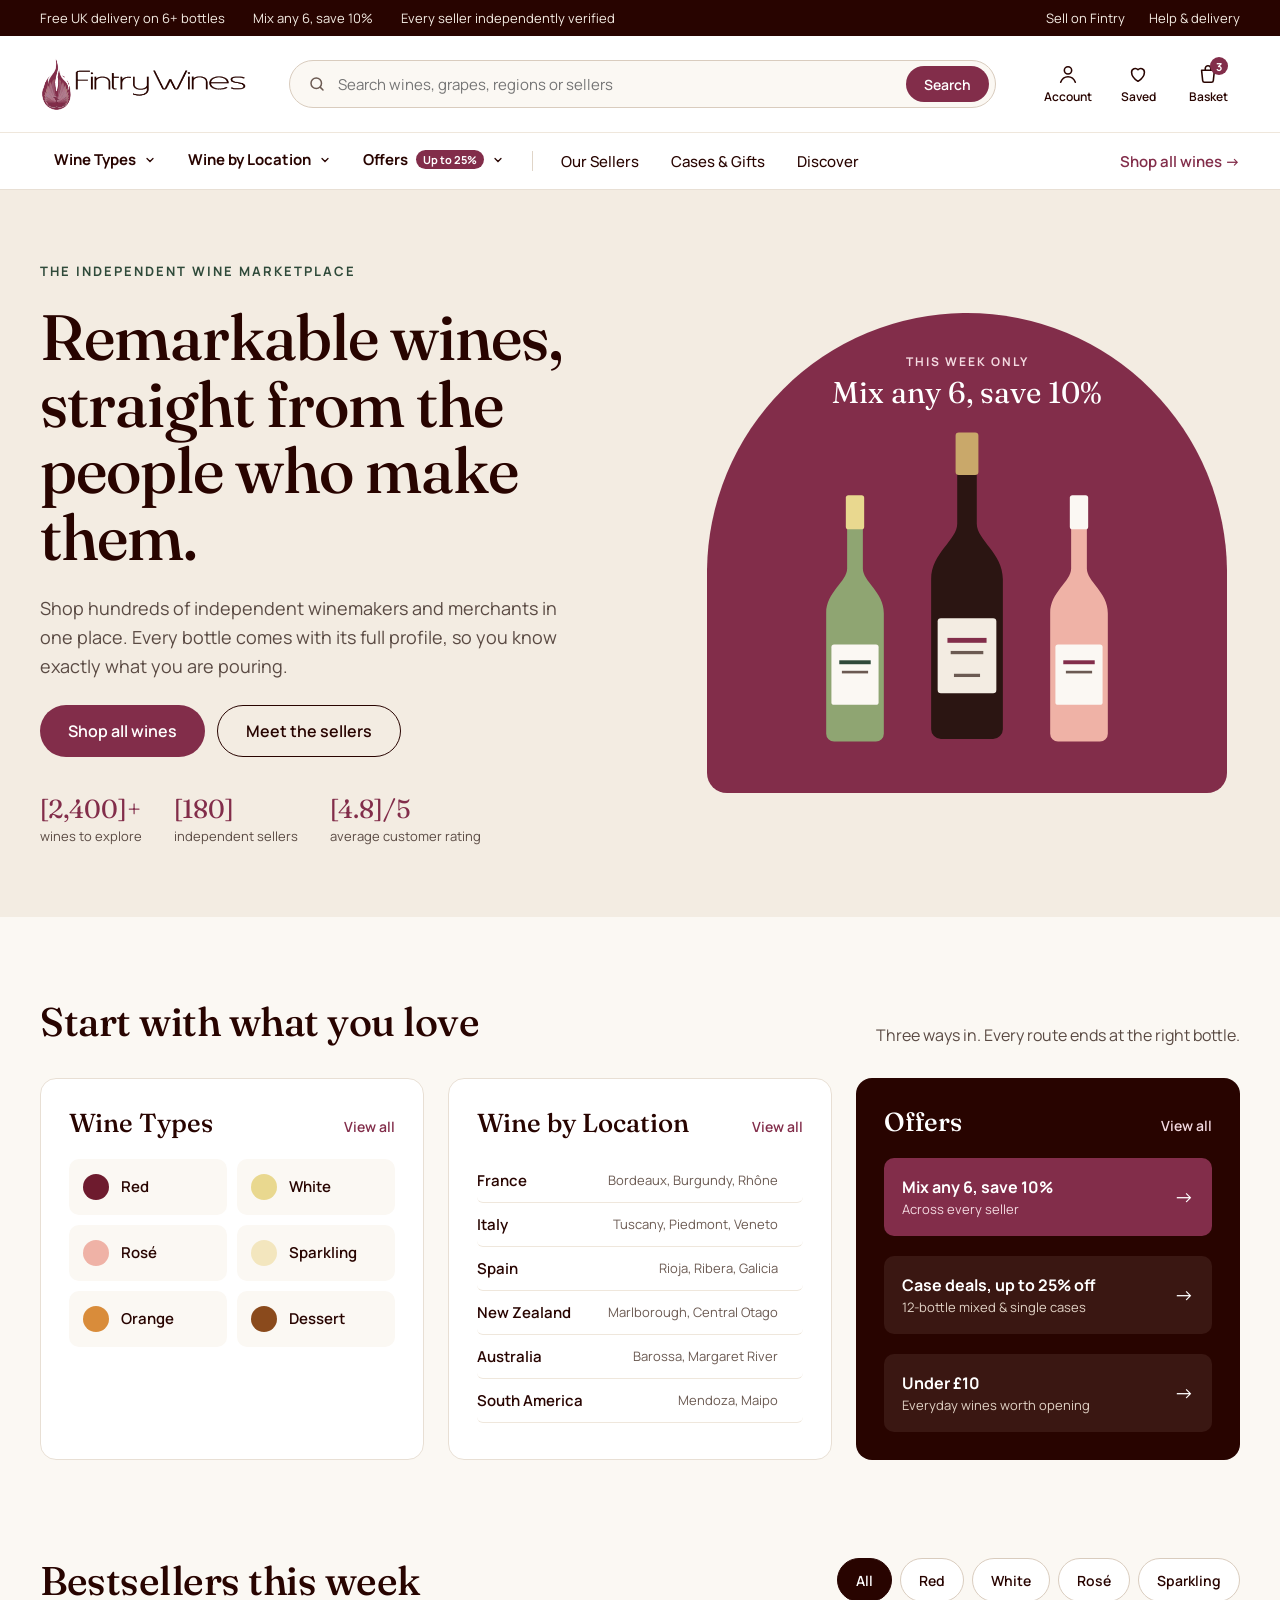
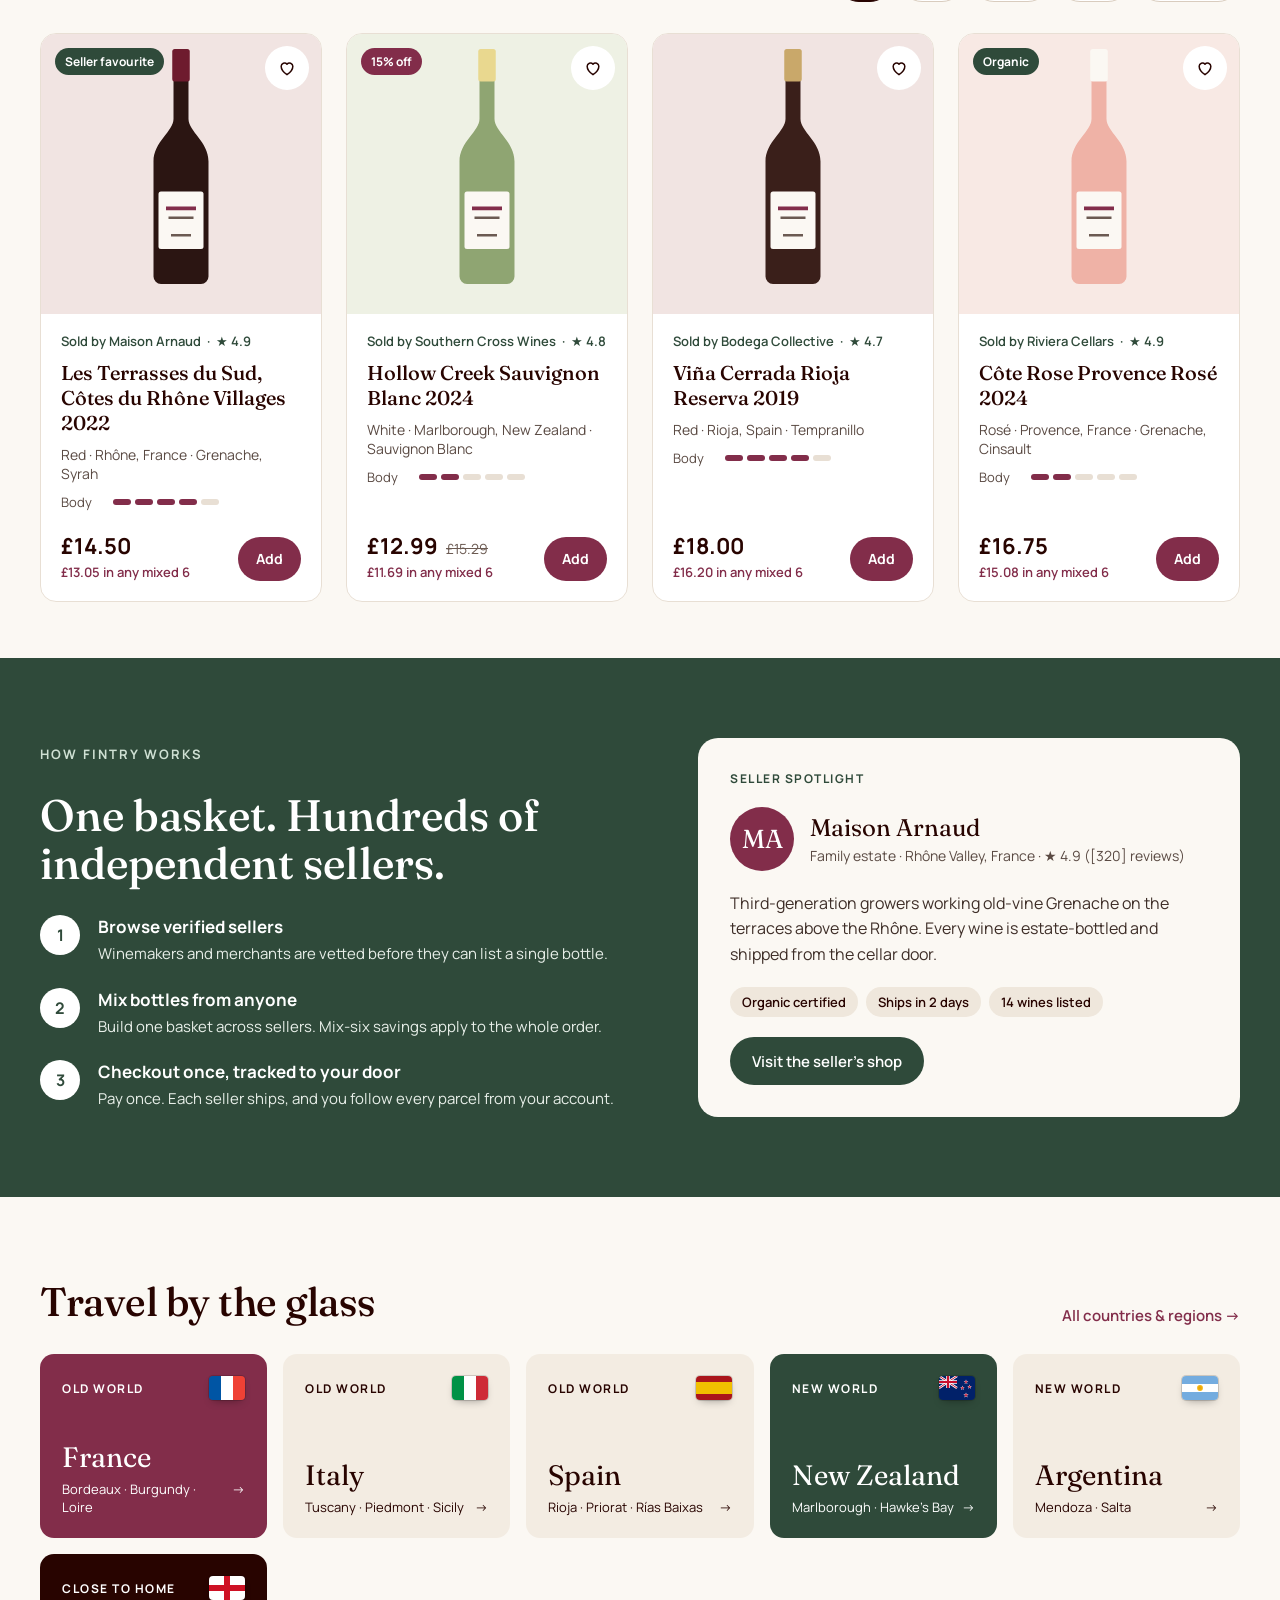
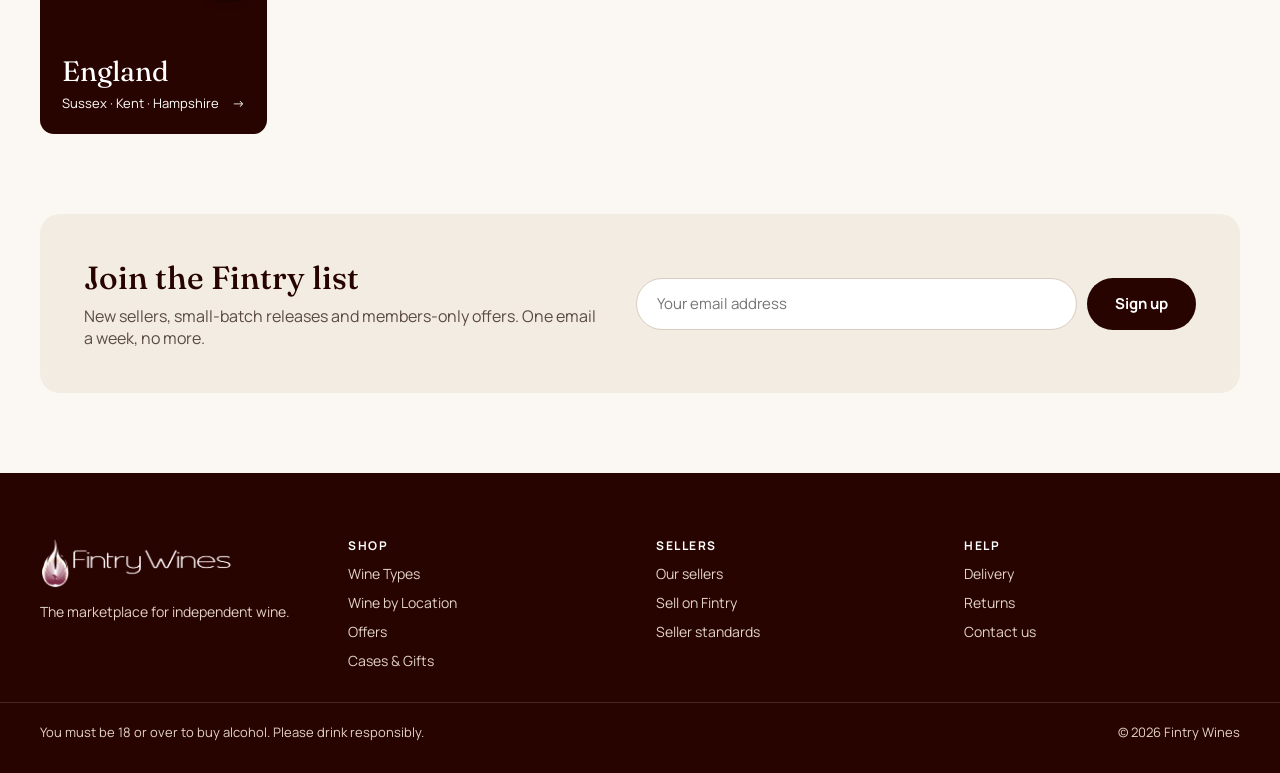
==== commit 2511ffd8: "Add files via upload" ====
--- a/index.html
+++ b/index.html
@@ -6,11 +6,152 @@
 <meta name="robots" content="noindex, nofollow">
 <title>Fintry Wines — Independent wine marketplace</title>
 <meta name="description" content="Shop remarkable wines from independent winemakers and merchants.">
-<link rel="icon" type="image/png" href="assets/img/favicon.png">
+<link rel="icon" type="image/png" href="[data-uri]">
 <link rel="preconnect" href="https://fonts.googleapis.com">
 <link rel="preconnect" href="https://fonts.gstatic.com" crossorigin>
 <link href="https://fonts.googleapis.com/css2?family=Fraunces:opsz,wght@9..144,400;9..144,500;9..144,600&amp;family=Manrope:wght@400;500;600;700&amp;display=swap" rel="stylesheet">
-<link rel="stylesheet" href="assets/css/styles.css">
+<style>
+/* Fintry Wines prototype styles */
+*,*::before,*::after{box-sizing:border-box}
+html{scroll-behavior:smooth}
+body{margin:0;background:#FBF8F3;-webkit-font-smoothing:antialiased}
+img{max-width:100%}
+a{color:#280400;text-decoration:none}a:hover{color:#822d4a}
+:focus-visible{outline:3px solid #822d4a;outline-offset:2px}
+[hidden]{display:none !important}
+input[type=checkbox]{accent-color:#822d4a;width:18px;height:18px;margin:0}
+.fw-skip{position:absolute;left:-9999px;top:8px;z-index:100;padding:10px 16px;border-radius:8px;background:#280400;color:#fff}
+.fw-skip:focus{left:8px;color:#fff}
+
+/* Header */
+
+@keyframes fwMenuIn{from{opacity:0;transform:translateY(-8px)}to{opacity:1;transform:none}}
+.fw-menu{animation:fwMenuIn .28s cubic-bezier(.2,.7,.2,1) both}
+.fw-menu a{transition:color .2s ease,transform .2s ease}
+.fw-menu .fw-link:hover{transform:translateX(4px)}
+.fw-logo img{transition:transform .3s ease}.fw-logo:hover img{transform:scale(1.03)}
+.fw-tile{transition:transform .3s cubic-bezier(.2,.7,.2,1),box-shadow .3s ease,background-color .3s ease}
+.fw-tile:hover{transform:translateY(-6px);box-shadow:0 18px 30px -16px rgba(40,4,0,.45)}
+.fw-tile .fw-big{display:inline-block;transition:transform .35s cubic-bezier(.2,.7,.2,1)}
+.fw-tile:hover .fw-big{transform:scale(1.06)}
+.fw-tile .fw-go{display:inline-block;transition:transform .3s ease}
+.fw-tile:hover .fw-go{transform:translateX(6px)}
+.fw-nav-btn svg{transition:transform .25s ease}.fw-nav-btn[aria-expanded=true] svg:last-child{transform:rotate(180deg)}
+/* Homepage */
+
+@keyframes fwUp{from{opacity:0;transform:translateY(24px)}to{opacity:1;transform:none}}
+@keyframes fwArch{from{opacity:0;transform:scale(.94) translateY(20px)}to{opacity:1;transform:none}}
+@keyframes fwFloat{0%,100%{transform:translateY(0)}50%{transform:translateY(-10px)}}
+@keyframes fwRise{from{opacity:0;transform:translateY(60px)}to{opacity:1;transform:none}}
+@keyframes fwPulse{0%,100%{transform:scale(1)}50%{transform:scale(1.04)}}
+.fw-up{animation:fwUp .8s cubic-bezier(.2,.7,.2,1) both}
+.d1{animation-delay:.05s}.d2{animation-delay:.15s}.d3{animation-delay:.3s}.d4{animation-delay:.45s}.d5{animation-delay:.6s}
+.fw-arch{animation:fwArch 1s cubic-bezier(.2,.7,.2,1) .2s both}
+.fw-bottle{animation:fwRise .9s cubic-bezier(.2,.7,.2,1) both}
+.fw-bottle svg{animation:fwFloat 6s ease-in-out infinite}
+.b1{animation-delay:.5s}.b1 svg{animation-delay:1.4s}
+.b2{animation-delay:.65s}.b2 svg{animation-delay:.6s}
+.b3{animation-delay:.8s}.b3 svg{animation-delay:2.2s}
+.fw-badge{animation:fwPulse 3.5s ease-in-out 1.6s infinite}
+.fw-btn{transition:transform .25s ease,box-shadow .25s ease,background-color .25s ease}
+.fw-btn:hover{transform:translateY(-2px);box-shadow:0 10px 20px -10px rgba(130,45,74,.6)}
+/* Start with what you love */
+.fw-card{transition:transform .35s cubic-bezier(.2,.7,.2,1),box-shadow .35s ease,border-color .35s ease}
+.fw-card:hover{transform:translateY(-6px);box-shadow:0 24px 40px -24px rgba(40,4,0,.35);border-color:#D9CCBE}
+.fw-type{transition:background-color .25s ease,box-shadow .25s ease,transform .25s ease}
+.fw-type .fw-dot{transition:transform .35s cubic-bezier(.3,1.6,.5,1)}
+.fw-type:hover{background-color:#FFFFFF;box-shadow:inset 0 0 0 1.5px #822d4a;transform:translateY(-2px)}
+.fw-type:hover .fw-dot{transform:scale(1.25)}
+.fw-row{transition:padding .25s ease,color .25s ease,background-color .25s ease}
+.fw-row .fw-go{opacity:0;transform:translateX(-6px);transition:opacity .25s ease,transform .25s ease;color:#822d4a}
+.fw-row:hover{padding-left:10px;background-color:#FBF8F3}
+.fw-row:hover .fw-go{opacity:1;transform:none}
+/* Offers */
+.fw-offer{position:relative;overflow:hidden;transition:transform .3s cubic-bezier(.2,.7,.2,1),background-color .3s ease,box-shadow .3s ease}
+.fw-offer::after{content:"";position:absolute;inset:0;background:linear-gradient(110deg,transparent 30%,rgba(255,255,255,.14) 50%,transparent 70%);transform:translateX(-120%);transition:transform .7s ease}
+.fw-offer:hover{transform:translateX(6px);box-shadow:0 14px 24px -14px rgba(0,0,0,.6)}
+.fw-offer:hover::after{transform:translateX(120%)}
+.fw-offer .fw-go{display:inline-block;transition:transform .3s ease}
+.fw-offer:hover .fw-go{transform:translateX(6px)}
+.fw-offer-dark:hover{background-color:#4A1E17 !important}
+/* Product cards */
+.fw-product{transition:transform .35s cubic-bezier(.2,.7,.2,1),box-shadow .35s ease}
+.fw-product:hover{transform:translateY(-6px);box-shadow:0 24px 40px -24px rgba(40,4,0,.35)}
+.fw-product .fw-shot svg{transition:transform .5s cubic-bezier(.2,.7,.2,1)}
+.fw-product:hover .fw-shot svg{transform:translateY(-8px) rotate(-3deg)}
+/* Travel by the glass */
+.fw-place{transition:transform .35s cubic-bezier(.2,.7,.2,1),box-shadow .35s ease}
+.fw-place .fw-flag{transition:transform .4s cubic-bezier(.3,1.6,.5,1)}
+.fw-place:hover{transform:translateY(-6px);box-shadow:0 20px 34px -20px rgba(40,4,0,.5)}
+.fw-place:hover .fw-flag{transform:rotate(-6deg) scale(1.12)}
+.fw-place .fw-go{display:inline-block;transition:transform .3s ease}
+.fw-place:hover .fw-go{transform:translateX(6px)}
+@supports (animation-timeline: view()){
+.fw-reveal{animation:fwUp linear both;animation-timeline:view();animation-range:entry 0% entry 40%}
+}
+
+/* Header menu buttons: open state */
+.fw-nav-btn:hover{color:#822d4a !important}
+.fw-nav-btn[aria-expanded=true]{color:#822d4a !important;border-bottom-color:#822d4a !important}
+
+/* Bestseller tabs */
+.fw-tab{height:44px;padding:0 18px;border-radius:999px;font:inherit;font-size:14px;font-weight:600;cursor:pointer;background:#fff;color:#280400;border:1px solid #D9CCBE;transition:background-color .2s ease,color .2s ease,border-color .2s ease}
+.fw-tab:hover{border-color:#280400}
+.fw-tab[aria-selected=true]{background:#280400;color:#fff;border-color:#280400}
+#bestsellers .fw-product{animation:fwUp .5s cubic-bezier(.2,.7,.2,1) both}
+
+/* Save (heart) buttons */
+[data-save] svg path{transition:fill .2s ease,stroke .2s ease}
+[data-save][aria-pressed=true] svg path{fill:#822d4a;stroke:#822d4a}
+[data-save]:hover{transform:scale(1.06)}
+[data-save]{transition:transform .2s ease}
+
+/* Shop product cards hover (same as homepage) */
+.fw-product{transition:transform .35s cubic-bezier(.2,.7,.2,1),box-shadow .35s ease}
+.fw-product:hover{transform:translateY(-6px);box-shadow:0 24px 40px -24px rgba(40,4,0,.35)}
+.fw-chip{display:inline-flex;align-items:center;gap:8px;height:36px;padding:0 12px 0 14px;border-radius:999px;border:0;background:#280400;color:#fff;font:inherit;font-size:14px;font-weight:600;cursor:pointer;animation:fwUp .25s ease both}
+.fw-chip:hover{background:#822d4a}
+.fw-filters-toggle{display:none}
+
+/* Product purchase options */
+.fw-opt{display:flex;justify-content:space-between;align-items:center;gap:12px;width:100%;min-height:68px;padding:12px 18px;border-radius:12px;font:inherit;color:#280400;text-align:left;cursor:pointer;background:#fff;border:1px solid #D9CCBE;transition:border-color .2s ease,background-color .2s ease}
+.fw-opt:hover{border-color:#822d4a}
+.fw-opt[aria-pressed=true]{background:#F6E9ED;border:2px solid #822d4a;padding:11px 17px}
+.fw-radio{width:18px;height:18px;border-radius:9px;border:2px solid #A3958B;background:#fff;transition:border-width .2s ease,border-color .2s ease}
+.fw-opt[aria-pressed=true] .fw-radio{border:6px solid #822d4a}
+#add-to-basket{transition:transform .2s ease,box-shadow .2s ease}
+#add-to-basket:hover{transform:translateY(-2px);box-shadow:0 10px 20px -10px rgba(130,45,74,.6)}
+
+/* Basket badge + toast */
+@keyframes fwBump{0%{transform:scale(1)}40%{transform:scale(1.35)}100%{transform:scale(1)}}
+#basket-count.bump{animation:fwBump .4s ease}
+.fw-toast{position:fixed;left:50%;bottom:24px;z-index:200;transform:translate(-50%,20px);opacity:0;pointer-events:none;padding:14px 22px;border-radius:999px;background:#280400;color:#fff;font-family:Manrope,system-ui,sans-serif;font-size:15px;font-weight:600;box-shadow:0 16px 30px -12px rgba(40,4,0,.5);transition:opacity .3s ease,transform .3s ease}
+.fw-toast.show{opacity:1;transform:translate(-50%,0)}
+
+/* Prototype ribbon */
+.fw-proto{position:fixed;right:16px;bottom:16px;z-index:150;padding:6px 12px;border-radius:999px;background:#2F4A3A;color:#fff;font:600 12px Manrope,system-ui,sans-serif;letter-spacing:.5px}
+
+/* Responsive */
+@media (max-width: 1000px){
+  .fw-menu > div{grid-template-columns:repeat(2,minmax(0,1fr)) !important}
+}
+@media (max-width: 700px){
+  [style*="max-width: 1360px"]{padding-left:20px !important;padding-right:20px !important}
+  .fw-menu > div{grid-template-columns:1fr !important;max-height:70vh;overflow:auto}
+  h1{font-size:38px !important;line-height:1.1 !important}
+  h2{font-size:30px !important}
+  .fw-arch{height:400px !important}
+  .fw-arch svg{max-height:260px}
+  [style*="height: 620px"]{height:440px !important}
+  [style*="height: 620px"] svg{height:360px}
+  .fw-filters{max-width:none !important;flex-basis:100% !important}
+  .fw-filters-toggle{display:inline-flex;align-items:center;min-height:44px;padding:0 16px;border-radius:999px;border:1px solid #D9CCBE;background:#fff;font:inherit;font-size:14px;font-weight:700;color:#280400;cursor:pointer}
+  .fw-filters:not(.open) fieldset{display:none}
+  .fw-filters:not(.open) #clear-filters{display:none}
+}
+@media (prefers-reduced-motion: reduce){*,*::before,*::after{animation:none !important;transition:none !important;scroll-behavior:auto !important}}
+
+</style>
 </head>
 <body>
 <a class="fw-skip" href="#main-content">Skip to content</a>
@@ -36,7 +177,7 @@
   <!-- Logo, search, account -->
   <div style="max-width: 1360px; margin: 0 auto; padding: 20px 40px; display: flex; flex-wrap: wrap; gap: 20px 40px; align-items: center">
     <a href="index.html" class="fw-logo" style="display: flex; align-items: center">
-      <img src="assets/img/fintry-logo-dark.png" alt="Fintry Wines home" style="display: block; height: 56px; width: auto">
+      <img src="[data-uri]" alt="Fintry Wines home" style="display: block; height: 56px; width: auto">
     </a>
     <form role="search" style="flex: 1 1 300px; min-width: 0; display: flex; align-items: center; gap: 10px; height: 48px; padding: 0 6px 0 18px; border: 1px solid #D9CCBE; border-radius: 999px; background: #FBF8F3" action="shop.html">
       <svg width="18" height="18" viewBox="0 0 24 24" fill="none" stroke="#6B5A52" stroke-width="2" stroke-linecap="round" aria-hidden="true"><circle cx="11" cy="11" r="7"></circle><path d="M20 20l-3.5-3.5"></path></svg>
@@ -644,7 +785,7 @@
   <footer style="background: #280400; color: #E2D3C6">
     <div style="max-width: 1360px; margin: 0 auto; padding: 64px 40px 32px; display: grid; grid-template-columns: repeat(auto-fit, minmax(180px, 1fr)); gap: 32px">
       <div style="display: flex; flex-direction: column; gap: 12px">
-        <img src="assets/img/fintry-logo-light.png" alt="Fintry Wines" style="display: block; height: 52px; width: auto; align-self: flex-start">
+        <img src="[data-uri]" alt="Fintry Wines" style="display: block; height: 52px; width: auto; align-self: flex-start">
         <span style="font-size: 14px; line-height: 1.6">The marketplace for independent wine.</span>
       </div>
       <nav aria-label="Shop links" style="display: flex; flex-direction: column; gap: 10px; font-size: 14px">
@@ -667,6 +808,187 @@
   </footer>
 </div>
 <div id="toast" class="fw-toast" role="status" aria-live="polite"></div>
-<script src="assets/js/main.js"></script>
+<script>
+/* Fintry Wines prototype — interactions */
+(function () {
+  'use strict';
+  var $ = function (sel, root) { return (root || document).querySelector(sel); };
+  var $$ = function (sel, root) { return Array.prototype.slice.call((root || document).querySelectorAll(sel)); };
+
+  /* ---------- Mega menus ---------- */
+  var menuButtons = $$('[data-menu]');
+  function closeMenus(except) {
+    menuButtons.forEach(function (btn) {
+      if (btn === except) return;
+      btn.setAttribute('aria-expanded', 'false');
+      var panel = document.getElementById(btn.getAttribute('aria-controls'));
+      if (panel) panel.hidden = true;
+    });
+  }
+  menuButtons.forEach(function (btn) {
+    btn.addEventListener('click', function (e) {
+      e.stopPropagation();
+      var open = btn.getAttribute('aria-expanded') === 'true';
+      closeMenus(btn);
+      btn.setAttribute('aria-expanded', open ? 'false' : 'true');
+      var panel = document.getElementById(btn.getAttribute('aria-controls'));
+      if (panel) panel.hidden = open;
+    });
+  });
+  $$('.fw-menu').forEach(function (panel) {
+    panel.addEventListener('click', function (e) { e.stopPropagation(); });
+  });
+  document.addEventListener('click', function () { closeMenus(); });
+  document.addEventListener('keydown', function (e) {
+    if (e.key === 'Escape') {
+      var openBtn = menuButtons.filter(function (b) { return b.getAttribute('aria-expanded') === 'true'; })[0];
+      closeMenus();
+      if (openBtn) openBtn.focus();
+    }
+  });
+
+  /* ---------- Basket count (kept between pages) ---------- */
+  var badge = $('#basket-count');
+  function getCount() {
+    try { var v = parseInt(localStorage.getItem('fintry-basket'), 10); return isNaN(v) ? 3 : v; } catch (e) { return 3; }
+  }
+  function setCount(n) {
+    try { localStorage.setItem('fintry-basket', String(n)); } catch (e) {}
+    if (badge) {
+      badge.textContent = n;
+      badge.classList.remove('bump'); void badge.offsetWidth; badge.classList.add('bump');
+    }
+  }
+  if (badge) badge.textContent = getCount();
+
+  var toast = $('#toast'), toastTimer;
+  function showToast(msg) {
+    if (!toast) return;
+    toast.textContent = msg;
+    toast.classList.add('show');
+    clearTimeout(toastTimer);
+    toastTimer = setTimeout(function () { toast.classList.remove('show'); }, 2600);
+  }
+
+  $$('[data-add]').forEach(function (btn) {
+    btn.addEventListener('click', function () {
+      setCount(getCount() + 1);
+      var name = (btn.getAttribute('aria-label') || '').replace(/^Add /, '').replace(/ to basket$/, '');
+      showToast('Added to basket: ' + name);
+    });
+  });
+
+  /* ---------- Save (heart) ---------- */
+  $$('[data-save]').forEach(function (btn) {
+    btn.addEventListener('click', function () {
+      var on = btn.getAttribute('aria-pressed') === 'true';
+      btn.setAttribute('aria-pressed', on ? 'false' : 'true');
+      showToast(on ? 'Removed from saved wines' : 'Saved to your wishlist');
+    });
+  });
+
+  /* ---------- Homepage: bestseller tabs ---------- */
+  var tabs = $$('[data-tab]');
+  var grid = $('#bestsellers');
+  tabs.forEach(function (tab) {
+    tab.addEventListener('click', function () {
+      var t = tab.getAttribute('data-tab');
+      tabs.forEach(function (x) { x.setAttribute('aria-selected', x === tab ? 'true' : 'false'); });
+      var shown = 0;
+      $$('.fw-product', grid).forEach(function (card) {
+        var match = t === 'All' || card.getAttribute('data-type') === t;
+        var show = match && shown < 4;
+        card.hidden = !show;
+        if (show) shown++;
+      });
+    });
+  });
+
+  /* ---------- Newsletter ---------- */
+  $$('[data-newsletter]').forEach(function (form) {
+    form.addEventListener('submit', function (e) {
+      e.preventDefault();
+      form.innerHTML = '<p style="margin:0;font-size:17px;font-weight:600;color:#2F4A3A">Thank you. You are on the Fintry list.</p>';
+    });
+  });
+
+  /* ---------- Shop: location filters ---------- */
+  var countryBoxes = $$('input[data-country]');
+  var chips = $('#country-chips');
+  var results = $('#results');
+  function applyFilters() {
+    var active = countryBoxes.filter(function (b) { return b.checked; }).map(function (b) { return b.getAttribute('data-country'); });
+    var count = 0;
+    $$('.fw-product', results).forEach(function (card) {
+      var show = active.length === 0 || active.indexOf(card.getAttribute('data-country')) !== -1;
+      card.hidden = !show;
+      if (show) count++;
+    });
+    var rc = $('#result-count'); if (rc) rc.textContent = count;
+    var empty = $('#no-results'); if (empty) empty.hidden = count !== 0;
+    if (chips) {
+      chips.innerHTML = '';
+      active.forEach(function (c) {
+        var b = document.createElement('button');
+        b.type = 'button';
+        b.className = 'fw-chip';
+        b.setAttribute('aria-label', 'Remove ' + c + ' filter');
+        b.innerHTML = c + ' <span aria-hidden="true" style="font-size:16px">×</span>';
+        b.addEventListener('click', function () {
+          countryBoxes.forEach(function (box) { if (box.getAttribute('data-country') === c) box.checked = false; });
+          applyFilters();
+        });
+        chips.appendChild(b);
+      });
+    }
+  }
+  if (results) {
+    countryBoxes.forEach(function (b) { b.addEventListener('change', applyFilters); });
+    var clear = $('#clear-filters');
+    if (clear) clear.addEventListener('click', function () {
+      countryBoxes.forEach(function (b) { b.checked = false; });
+      applyFilters();
+    });
+    var ft = $('#filters-toggle'), aside = $('#filters');
+    if (ft && aside) ft.addEventListener('click', function () {
+      var open = aside.classList.toggle('open');
+      ft.setAttribute('aria-expanded', open ? 'true' : 'false');
+      ft.textContent = open ? 'Hide filters' : 'Show filters';
+    });
+    var q = new URLSearchParams(location.search).get('q');
+    if (q) showToast('Search for “' + q + '” — results are sample data in this prototype');
+  }
+
+  /* ---------- Product: purchase options ---------- */
+  var opts = $$('.fw-opt');
+  if (opts.length) {
+    var qty = 1;
+    var qtyEl = $('#qty'), totalEl = $('#total');
+    function current() { return opts.filter(function (o) { return o.getAttribute('aria-pressed') === 'true'; })[0] || opts[0]; }
+    function update() {
+      var each = parseFloat(current().getAttribute('data-each'));
+      if (qtyEl) qtyEl.textContent = qty;
+      if (totalEl) totalEl.textContent = '£' + (each * qty).toFixed(2);
+    }
+    opts.forEach(function (o) {
+      o.addEventListener('click', function () {
+        opts.forEach(function (x) { x.setAttribute('aria-pressed', x === o ? 'true' : 'false'); });
+        update();
+      });
+    });
+    var inc = $('#qty-inc'), dec = $('#qty-dec');
+    if (inc) inc.addEventListener('click', function () { qty++; update(); });
+    if (dec) dec.addEventListener('click', function () { qty = Math.max(1, qty - 1); update(); });
+    var add = $('#add-to-basket');
+    if (add) add.addEventListener('click', function () {
+      var units = current().getAttribute('data-opt') === 'case' ? 12 * qty : qty;
+      setCount(getCount() + units);
+      showToast('Added ' + units + (units === 1 ? ' bottle' : ' bottles') + ' of Les Terrasses du Sud');
+    });
+    update();
+  }
+})();
+
+</script>
 </body>
 </html>
